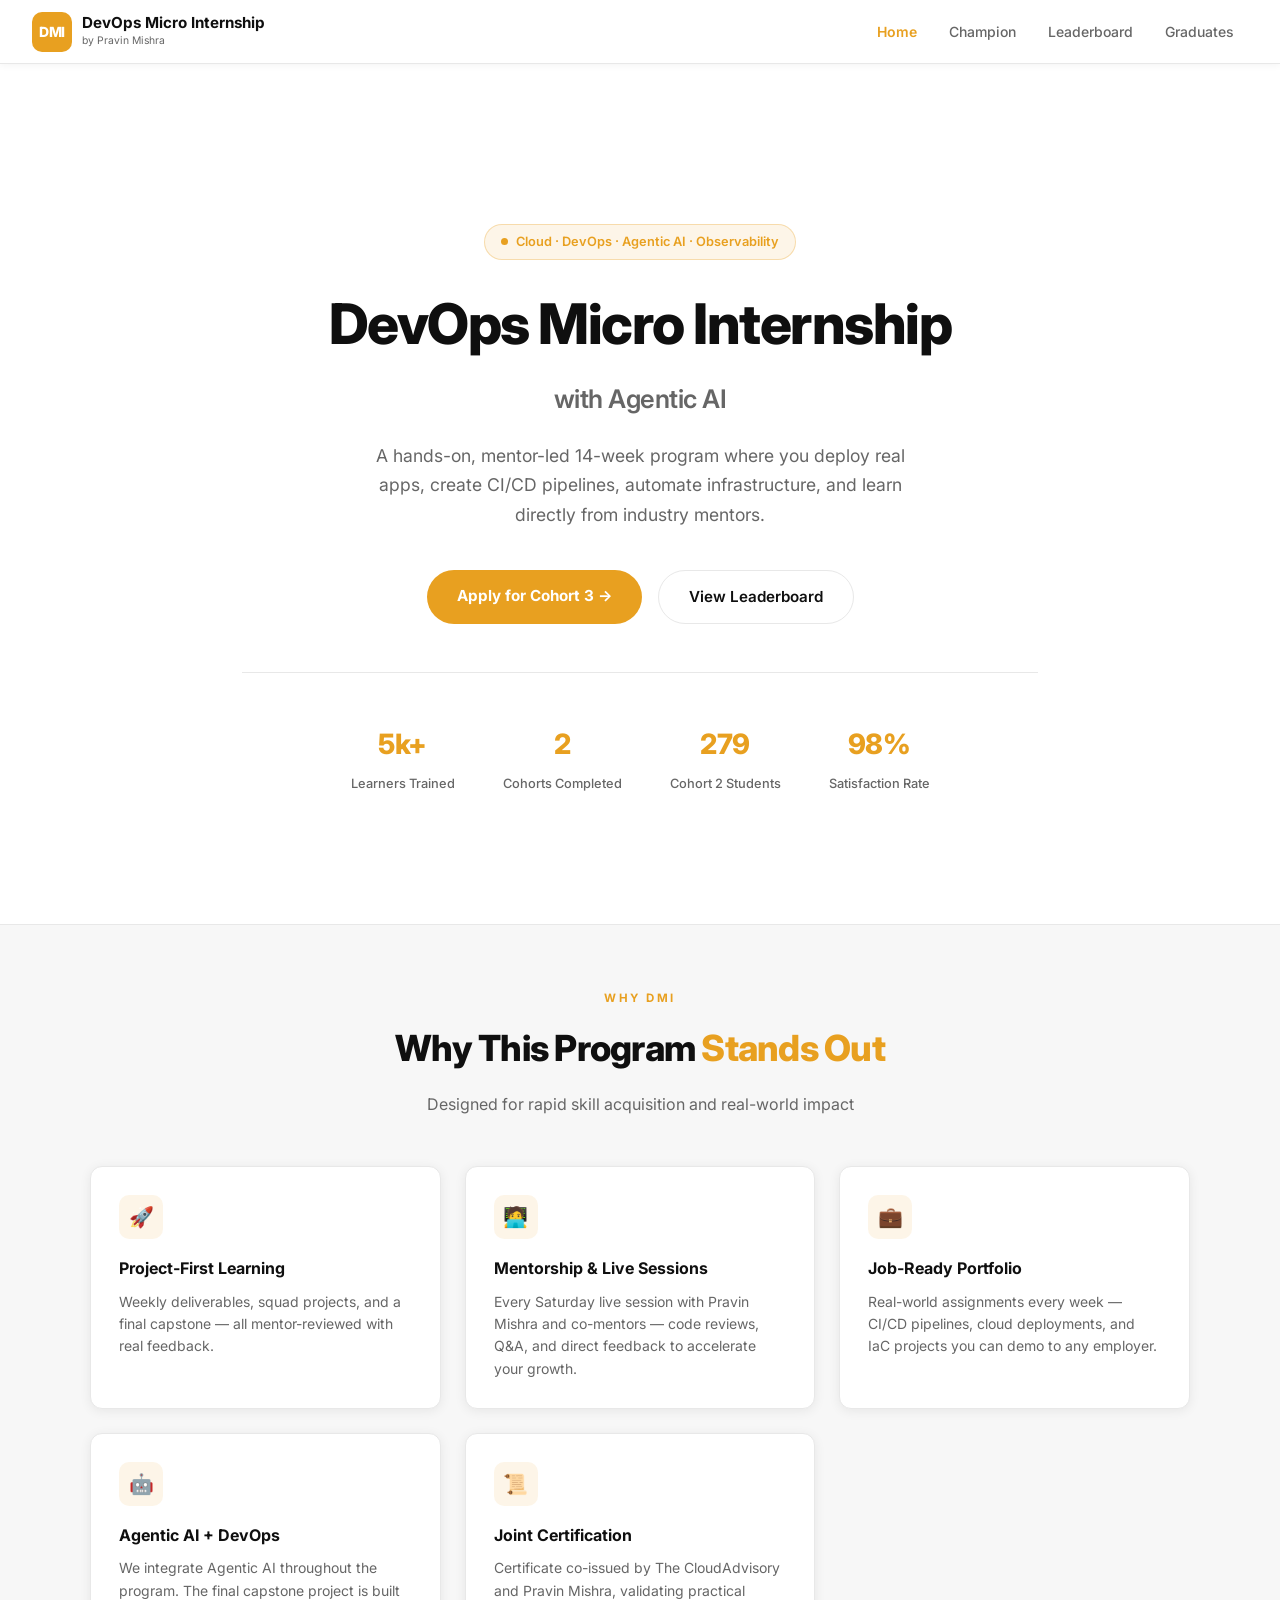
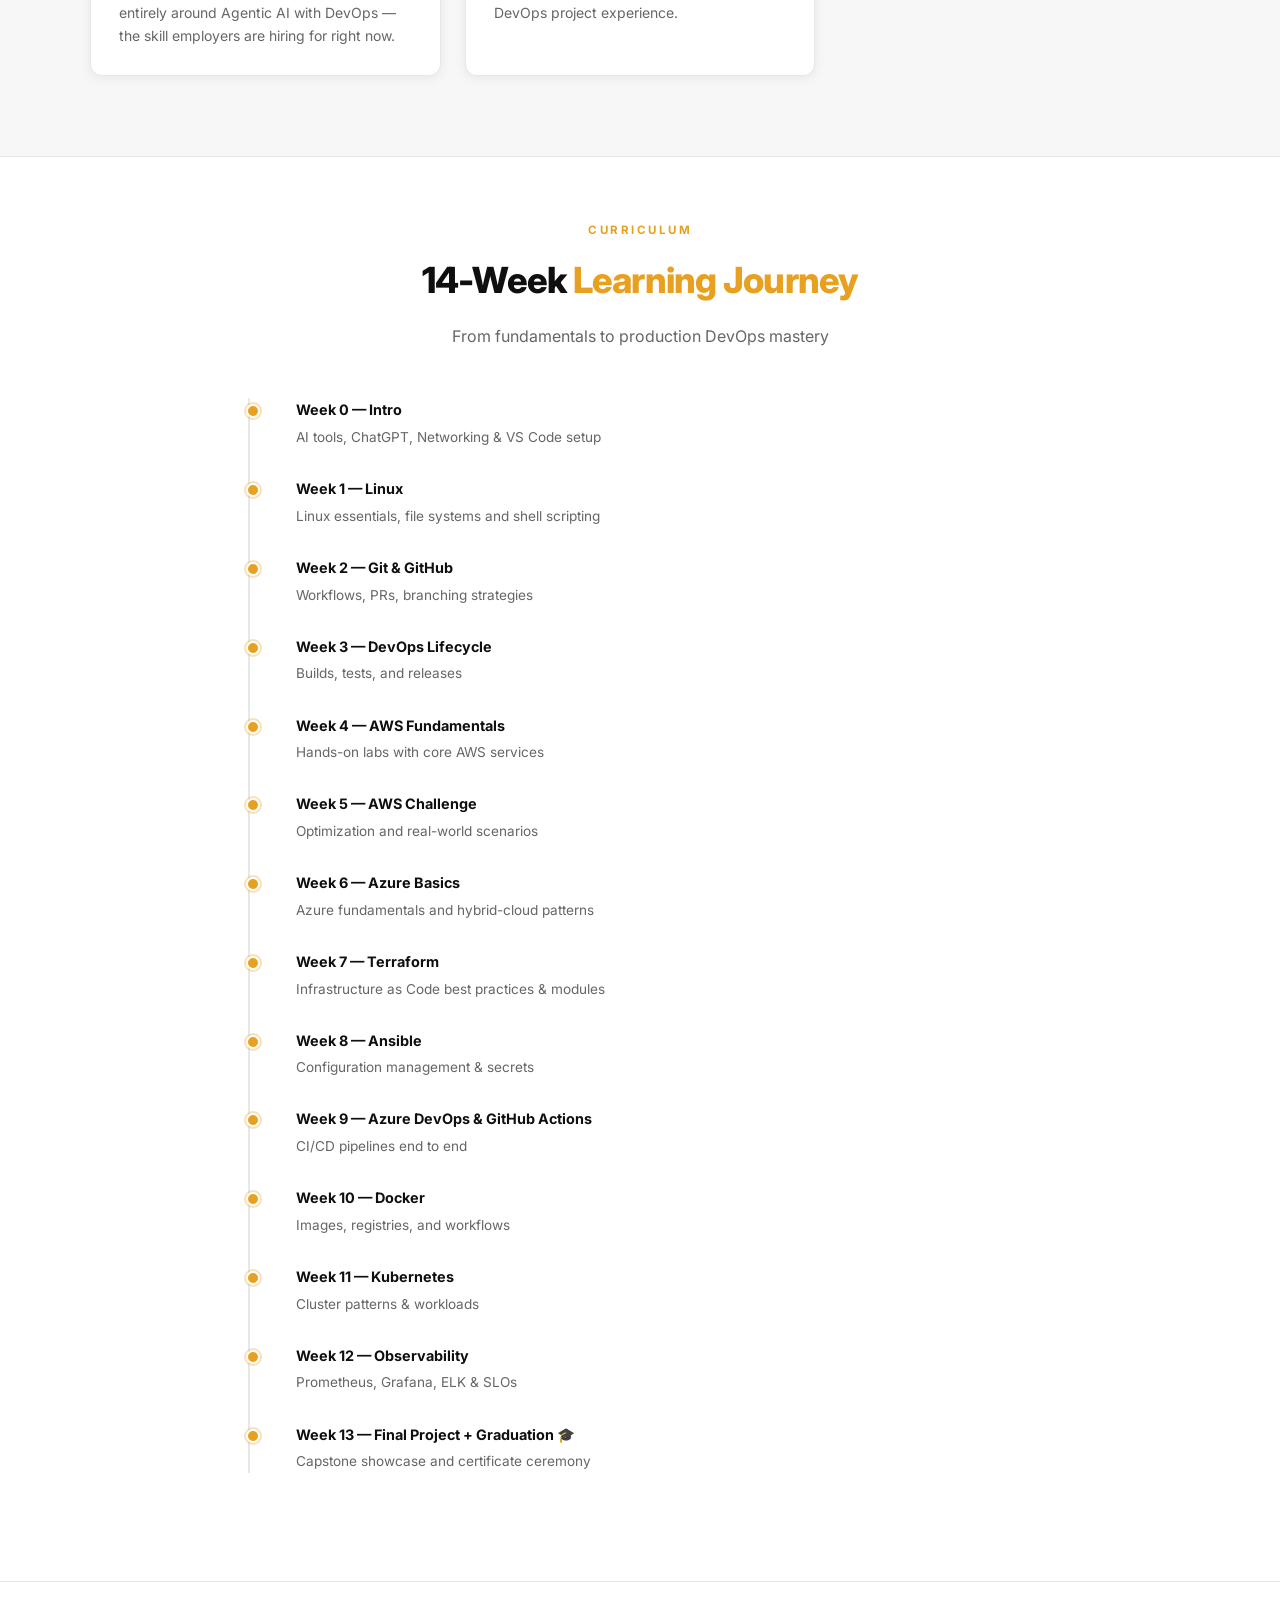
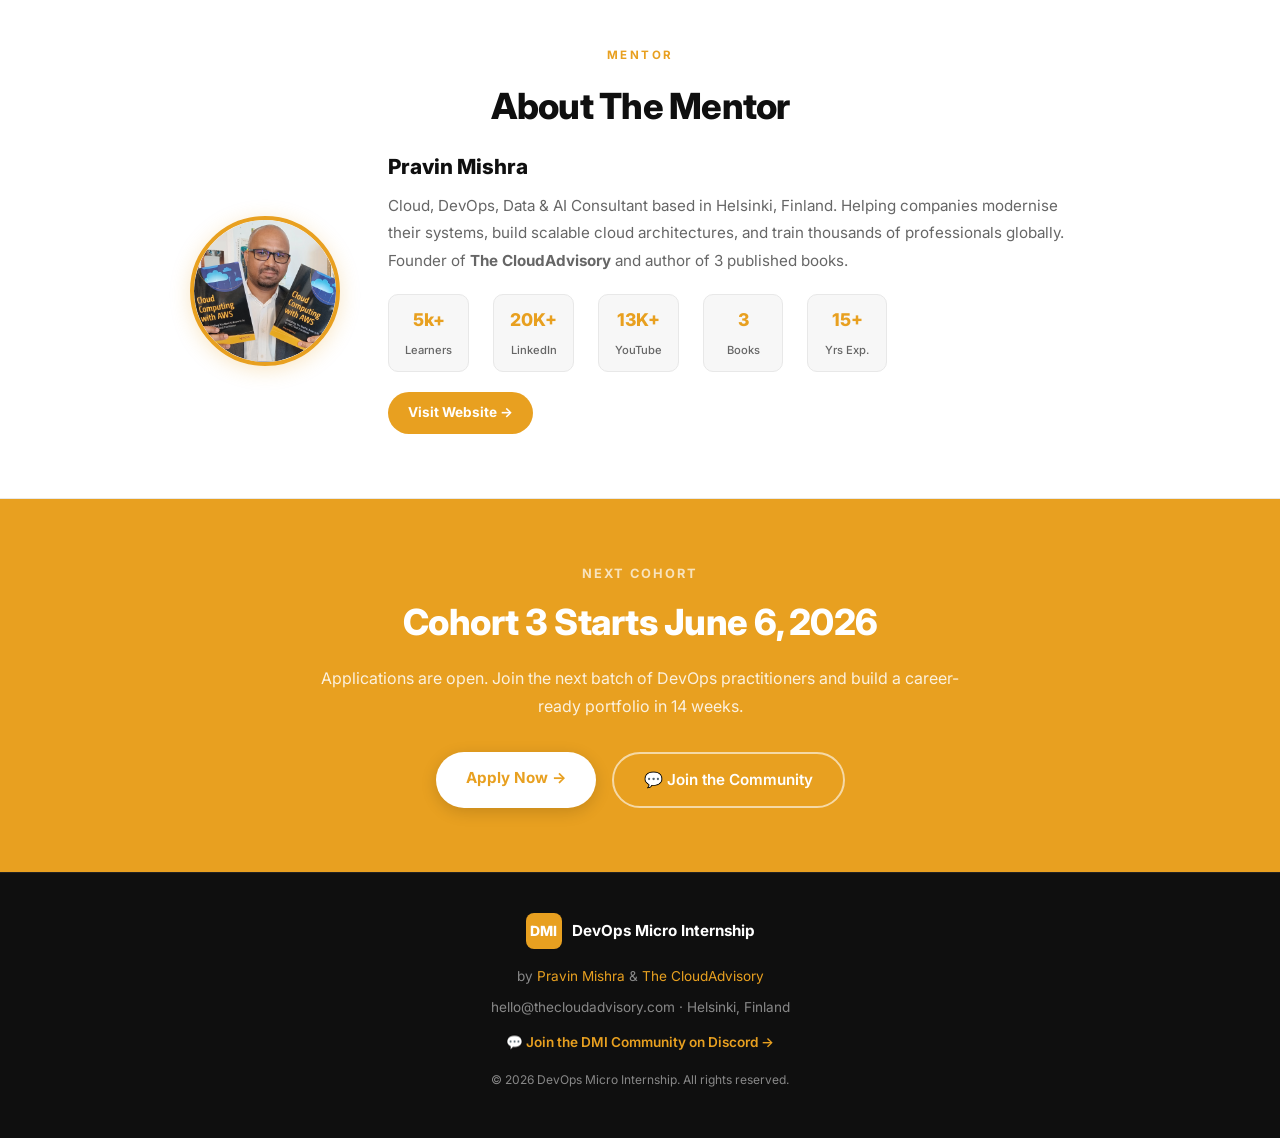
==== index.html @ 35364466 "first commit" ====
<!DOCTYPE html>
<html lang="en">
<head>
  <meta charset="UTF-8" />
  <meta name="viewport" content="width=device-width, initial-scale=1.0" />
  <title>DMI — DevOps Micro Internship with Agentic AI by Pravin Mishra</title>
  <meta name="description" content="A hands-on, mentor-led 14-week program combining DevOps and Agentic AI — deploy real apps, build CI/CD pipelines, and ship a capstone project powered by AI." />
  <link rel="stylesheet" href="styles.css" />
  <link rel="preconnect" href="https://fonts.googleapis.com" />
  <link href="https://fonts.googleapis.com/css2?family=Inter:wght@400;500;600;700;800&display=swap" rel="stylesheet" />
  <style>
    .btn-primary {
      display: inline-block;
      background: var(--accent);
      color: #fff;
      padding: 13px 30px;
      border-radius: 100px;
      font-weight: 700;
      text-decoration: none;
      font-size: 0.95rem;
      transition: background 0.2s, transform 0.2s;
    }
    .btn-primary:hover { background: var(--accent-hover); transform: translateY(-1px); }

    .btn-secondary {
      display: inline-block;
      background: transparent;
      color: var(--text);
      padding: 13px 30px;
      border-radius: 100px;
      font-weight: 600;
      text-decoration: none;
      font-size: 0.95rem;
      border: 1px solid var(--border);
      transition: border-color 0.2s, background 0.2s;
    }
    .btn-secondary:hover { border-color: var(--accent); background: var(--accent-light); }

    .mentor-section {
      background: var(--bg-card);
      border-top: 1px solid var(--border);
      border-bottom: 1px solid var(--border);
    }

    .mentor-inner {
      display: flex;
      gap: 3rem;
      align-items: center;
      max-width: 900px;
      margin: 0 auto;
    }

    .mentor-avatar {
      width: 150px;
      height: 150px;
      border-radius: 50%;
      background: var(--accent-light);
      border: 4px solid var(--accent);
      flex-shrink: 0;
      display: flex;
      align-items: center;
      justify-content: center;
      font-size: 2.5rem;
      font-weight: 800;
      color: var(--accent);
      overflow: hidden;
      box-shadow: 0 4px 20px rgba(232,160,32,0.25);
    }

    .mentor-avatar img { width: 100%; height: 100%; object-fit: cover; border-radius: 50%; }

    .mentor-stats {
      display: flex;
      gap: 1.5rem;
      flex-wrap: wrap;
      margin-top: 1.25rem;
    }

    .mentor-stat {
      text-align: center;
      background: var(--bg-section);
      border: 1px solid var(--border);
      border-radius: 10px;
      padding: 0.6rem 1rem;
      min-width: 80px;
    }

    .mentor-stat .val {
      font-size: 1.1rem;
      font-weight: 800;
      color: var(--accent);
      display: block;
    }

    .mentor-stat .lbl {
      font-size: 0.7rem;
      color: var(--text-muted);
      font-weight: 500;
    }

    .cta-banner {
      background: var(--accent);
      padding: 4rem 2rem;
      text-align: center;
    }

    .cta-banner h2 {
      font-size: clamp(1.6rem, 3vw, 2.25rem);
      font-weight: 800;
      color: #fff;
      margin-bottom: 0.75rem;
      letter-spacing: -0.5px;
    }

    .cta-banner p {
      color: rgba(255,255,255,0.85);
      font-size: 1rem;
      margin-bottom: 2rem;
    }

    .btn-white {
      display: inline-block;
      background: #fff;
      color: var(--accent);
      padding: 13px 30px;
      border-radius: 100px;
      font-weight: 700;
      text-decoration: none;
      font-size: 0.95rem;
      transition: transform 0.2s, box-shadow 0.2s;
      box-shadow: 0 4px 16px rgba(0,0,0,0.15);
    }
    .btn-white:hover { transform: translateY(-2px); box-shadow: 0 6px 20px rgba(0,0,0,0.2); }

    .btn-outline-white {
      display: inline-block;
      background: transparent;
      color: #fff;
      padding: 13px 30px;
      border-radius: 100px;
      font-weight: 600;
      text-decoration: none;
      font-size: 0.95rem;
      border: 2px solid rgba(255,255,255,0.6);
      transition: background 0.2s;
    }
    .btn-outline-white:hover { background: rgba(255,255,255,0.15); }

    .timeline {
      position: relative;
      max-width: 800px;
      margin: 0 auto;
      padding-left: 2rem;
    }

    .timeline::before {
      content: '';
      position: absolute;
      left: 8px;
      top: 0;
      bottom: 0;
      width: 2px;
      background: var(--border);
    }

    .timeline-item {
      position: relative;
      margin-bottom: 1.75rem;
      padding-left: 1.5rem;
    }

    .timeline-item::before {
      content: '';
      position: absolute;
      left: -1.65rem;
      top: 6px;
      width: 10px;
      height: 10px;
      border-radius: 50%;
      background: var(--accent);
      border: 2px solid #fff;
      box-shadow: 0 0 0 2px var(--accent-border);
    }

    .timeline-item h4 {
      font-size: 0.9rem;
      font-weight: 700;
      margin-bottom: 0.2rem;
      color: var(--text);
    }

    .timeline-item p {
      font-size: 0.85rem;
      color: var(--text-muted);
    }

    @media (max-width: 640px) {
      .mentor-inner { flex-direction: column; text-align: center; }
      .mentor-stats { justify-content: center; }
    }
  </style>
</head>
<body>

<nav id="navbar">
  <a href="index.html" class="nav-logo">
    <div class="logo-icon">DMI</div>
    <div>
      <div class="logo-text">DevOps Micro Internship</div>
      <div class="logo-sub">by Pravin Mishra</div>
    </div>
  </a>
  <ul class="nav-links" id="navLinks">
    <li><a href="index.html" class="active">Home</a></li>
    <li><a href="champion.html">Champion</a></li>
    <li><a href="leaderboard.html">Leaderboard</a></li>
    <li><a href="graduates.html">Graduates</a></li>
  </ul>
  <div class="nav-toggle" id="navToggle" aria-label="Toggle menu">
    <span></span><span></span><span></span>
  </div>
</nav>

<!-- HERO -->
<section style="padding: 5rem 2rem 4rem; background: var(--bg);">
  <div class="hero">
    <div class="hero-badge">
      <span class="dot"></span>
      Cloud · DevOps · Agentic AI · Observability
    </div>
    <h1>
      DevOps Micro Internship<br>
      <span style="font-size:clamp(1.1rem,2.5vw,1.6rem);font-weight:600;color:var(--text-muted);letter-spacing:-0.5px;">with Agentic AI</span>
    </h1>
    <p>A hands-on, mentor-led 14-week program where you deploy real apps, create CI/CD pipelines, automate infrastructure, and learn directly from industry mentors.</p>
    <div style="display:flex; gap:1rem; justify-content:center; flex-wrap:wrap;">
      <a href="https://docs.google.com/forms/d/e/1FAIpQLSel7ai7nyb0P1qLW4vEyfB_nEsD4lUF1XG88vmAaFGBOb6hPA/viewform" target="_blank" rel="noopener" class="btn-primary">Apply for Cohort 3 →</a>
      <a href="leaderboard.html" class="btn-secondary">View Leaderboard</a>
    </div>
    <div class="hero-stats">
      <div class="stat"><span class="num">5k+</span><span class="label">Learners Trained</span></div>
      <div class="stat"><span class="num">2</span><span class="label">Cohorts Completed</span></div>
      <div class="stat"><span class="num">279</span><span class="label">Cohort 2 Students</span></div>
      <div class="stat"><span class="num">98%</span><span class="label">Satisfaction Rate</span></div>
    </div>
  </div>
</section>

<!-- WHY DMI -->
<section style="padding: 4rem 2rem 5rem; background: var(--bg-section); border-top: 1px solid var(--border); border-bottom: 1px solid var(--border);">
  <div class="container">
    <div class="section-label">Why DMI</div>
    <h2 class="section-title">Why This Program <span style="color:var(--accent)">Stands Out</span></h2>
    <p class="section-sub">Designed for rapid skill acquisition and real-world impact</p>
    <div class="cards">
      <div class="card">
        <div class="card-icon">🚀</div>
        <h3>Project-First Learning</h3>
        <p>Weekly deliverables, squad projects, and a final capstone — all mentor-reviewed with real feedback.</p>
      </div>
      <div class="card">
        <div class="card-icon">🧑‍💻</div>
        <h3>Mentorship & Live Sessions</h3>
        <p>Every Saturday live session with Pravin Mishra and co-mentors — code reviews, Q&A, and direct feedback to accelerate your growth.</p>
      </div>
      <div class="card">
        <div class="card-icon">💼</div>
        <h3>Job-Ready Portfolio</h3>
        <p>Real-world assignments every week — CI/CD pipelines, cloud deployments, and IaC projects you can demo to any employer.</p>
      </div>
      <div class="card">
        <div class="card-icon">🤖</div>
        <h3>Agentic AI + DevOps</h3>
        <p>We integrate Agentic AI throughout the program. The final capstone project is built entirely around Agentic AI with DevOps — the skill employers are hiring for right now.</p>
      </div>
      <div class="card">
        <div class="card-icon">📜</div>
        <h3>Joint Certification</h3>
        <p>Certificate co-issued by The CloudAdvisory and Pravin Mishra, validating practical DevOps project experience.</p>
      </div>
    </div>
  </div>
</section>

<!-- CURRICULUM TIMELINE -->
<section style="padding: 4rem 2rem 5rem;">
  <div class="container">
    <div class="section-label">Curriculum</div>
    <h2 class="section-title">14-Week <span style="color:var(--accent)">Learning Journey</span></h2>
    <p class="section-sub">From fundamentals to production DevOps mastery</p>
    <div class="timeline">
      <div class="timeline-item"><h4>Week 0 — Intro</h4><p>AI tools, ChatGPT, Networking & VS Code setup</p></div>
      <div class="timeline-item"><h4>Week 1 — Linux</h4><p>Linux essentials, file systems and shell scripting</p></div>
      <div class="timeline-item"><h4>Week 2 — Git & GitHub</h4><p>Workflows, PRs, branching strategies</p></div>
      <div class="timeline-item"><h4>Week 3 — DevOps Lifecycle</h4><p>Builds, tests, and releases</p></div>
      <div class="timeline-item"><h4>Week 4 — AWS Fundamentals</h4><p>Hands-on labs with core AWS services</p></div>
      <div class="timeline-item"><h4>Week 5 — AWS Challenge</h4><p>Optimization and real-world scenarios</p></div>
      <div class="timeline-item"><h4>Week 6 — Azure Basics</h4><p>Azure fundamentals and hybrid-cloud patterns</p></div>
      <div class="timeline-item"><h4>Week 7 — Terraform</h4><p>Infrastructure as Code best practices & modules</p></div>
      <div class="timeline-item"><h4>Week 8 — Ansible</h4><p>Configuration management & secrets</p></div>
      <div class="timeline-item"><h4>Week 9 — Azure DevOps & GitHub Actions</h4><p>CI/CD pipelines end to end</p></div>
      <div class="timeline-item"><h4>Week 10 — Docker</h4><p>Images, registries, and workflows</p></div>
      <div class="timeline-item"><h4>Week 11 — Kubernetes</h4><p>Cluster patterns & workloads</p></div>
      <div class="timeline-item"><h4>Week 12 — Observability</h4><p>Prometheus, Grafana, ELK & SLOs</p></div>
      <div class="timeline-item"><h4>Week 13 — Final Project + Graduation 🎓</h4><p>Capstone showcase and certificate ceremony</p></div>
    </div>
  </div>
</section>

<!-- ABOUT MENTOR -->
<section class="mentor-section" style="padding: 4rem 2rem;">
  <div class="container">
    <div class="section-label">Mentor</div>
    <h2 class="section-title">About The Mentor</h2>
    <div class="mentor-inner">
      <div class="mentor-avatar"><img src="images/pravin-mishra.jpg" alt="Pravin Mishra"></div>
      <div>
        <h3 style="font-size:1.3rem;font-weight:800;margin-bottom:0.5rem;">Pravin Mishra</h3>
        <p style="color:var(--text-muted);font-size:0.95rem;line-height:1.8;margin-bottom:1rem;">
          Cloud, DevOps, Data & AI Consultant based in Helsinki, Finland. Helping companies modernise their systems, build scalable cloud architectures, and train thousands of professionals globally. Founder of <strong>The CloudAdvisory</strong> and author of 3 published books.
        </p>
        <div class="mentor-stats">
          <div class="mentor-stat"><span class="val">5k+</span><span class="lbl">Learners</span></div>
          <div class="mentor-stat"><span class="val">20K+</span><span class="lbl">LinkedIn</span></div>
          <div class="mentor-stat"><span class="val">13K+</span><span class="lbl">YouTube</span></div>
          <div class="mentor-stat"><span class="val">3</span><span class="lbl">Books</span></div>
          <div class="mentor-stat"><span class="val">15+</span><span class="lbl">Yrs Exp.</span></div>
        </div>
        <div style="margin-top:1.25rem;">
          <a href="https://pravinmishra.com" target="_blank" rel="noopener" class="btn-primary" style="font-size:0.85rem;padding:9px 20px;">Visit Website →</a>
        </div>
      </div>
    </div>
  </div>
</section>

<!-- COHORT 3 CTA BANNER -->
<div class="cta-banner">
  <div style="max-width:640px;margin:0 auto;">
    <p style="font-size:0.8rem;font-weight:700;letter-spacing:2px;text-transform:uppercase;color:rgba(255,255,255,0.7);margin-bottom:0.5rem;">Next Cohort</p>
    <h2>Cohort 3 Starts June 6, 2026</h2>
    <p>Applications are open. Join the next batch of DevOps practitioners and build a career-ready portfolio in 14 weeks.</p>
    <div style="display:flex;gap:1rem;justify-content:center;flex-wrap:wrap;">
      <a href="https://docs.google.com/forms/d/e/1FAIpQLSel7ai7nyb0P1qLW4vEyfB_nEsD4lUF1XG88vmAaFGBOb6hPA/viewform" target="_blank" rel="noopener" class="btn-white">Apply Now →</a>
      <a href="https://discord.pravinmishra.com/" target="_blank" rel="noopener" class="btn-outline-white">💬 Join the Community</a>
    </div>
  </div>
</div>

<footer>
  <a href="index.html" class="footer-logo">
    <div class="logo-icon">DMI</div>
    <span style="color:#fff;font-weight:700;font-size:0.95rem;">DevOps Micro Internship</span>
  </a>
  <p>by <a href="https://pravinmishra.com" target="_blank">Pravin Mishra</a> &amp; <a href="https://thecloudadvisory.com" target="_blank">The CloudAdvisory</a></p>
  <p style="margin-top:0.5rem;">hello@thecloudadvisory.com · Helsinki, Finland</p>
  <p style="margin-top:0.75rem;"><a href="https://discord.pravinmishra.com/" target="_blank" rel="noopener" style="color:var(--accent);font-weight:600;">💬 Join the DMI Community on Discord →</a></p>
  <p style="margin-top:1rem; font-size:0.75rem;">&copy; 2026 DevOps Micro Internship. All rights reserved.</p>
</footer>

<script src="app.js"></script>
</body>
</html>
---- styles.css ----
/* DMI — DevOps Micro Internship | dmi.pravinmishra.com */

:root {
  --bg: #ffffff;
  --bg-section: #f7f7f7;
  --bg-card: #ffffff;
  --bg-card2: #f4f4f4;
  --accent: #E8A020;
  --accent-hover: #d4911a;
  --accent-light: rgba(232,160,32,0.1);
  --accent-border: rgba(232,160,32,0.3);
  --text: #0f0f0f;
  --text-muted: #666666;
  --border: #e8e8e8;
  --shadow: 0 2px 12px rgba(0,0,0,0.07);
  --shadow-hover: 0 6px 24px rgba(0,0,0,0.12);
  --radius: 12px;
  --font: 'Inter', -apple-system, BlinkMacSystemFont, 'Segoe UI', sans-serif;
}

* { margin: 0; padding: 0; box-sizing: border-box; }
html { scroll-behavior: smooth; }

body {
  background: var(--bg);
  color: var(--text);
  font-family: var(--font);
  font-size: 1rem;
  line-height: 1.7;
  min-height: 100vh;
}

/* NAV */
nav {
  position: sticky;
  top: 0;
  z-index: 100;
  background: rgba(255,255,255,0.95);
  backdrop-filter: blur(12px);
  border-bottom: 1px solid var(--border);
  padding: 0 2rem;
  display: flex;
  align-items: center;
  justify-content: space-between;
  height: 64px;
  box-shadow: 0 1px 8px rgba(0,0,0,0.05);
}

.nav-logo {
  display: flex;
  align-items: center;
  gap: 10px;
  text-decoration: none;
}

.nav-logo .logo-icon {
  width: 40px;
  height: 40px;
  background: var(--accent);
  border-radius: 10px;
  display: flex;
  align-items: center;
  justify-content: center;
  font-weight: 800;
  font-size: 14px;
  color: #fff;
  letter-spacing: -0.5px;
}

.nav-logo .logo-text {
  font-weight: 700;
  font-size: 0.95rem;
  color: var(--text);
  line-height: 1.2;
}

.nav-logo .logo-sub {
  font-size: 0.65rem;
  color: var(--text-muted);
  font-weight: 400;
}

.nav-links {
  display: flex;
  align-items: center;
  gap: 0.25rem;
  list-style: none;
}

.nav-links a {
  color: var(--text-muted);
  text-decoration: none;
  font-size: 0.875rem;
  font-weight: 500;
  padding: 0.5rem 0.875rem;
  border-radius: 8px;
  transition: all 0.2s;
}

.nav-links a:hover { color: var(--text); background: var(--bg-card2); }
.nav-links a.active { color: var(--accent); font-weight: 600; }

.nav-toggle {
  display: none;
  flex-direction: column;
  gap: 5px;
  cursor: pointer;
  padding: 4px;
}

.nav-toggle span {
  width: 24px;
  height: 2px;
  background: var(--text);
  border-radius: 2px;
  transition: all 0.3s;
}

/* HERO */
.hero {
  padding: 5rem 2rem 4rem;
  text-align: center;
  max-width: 860px;
  margin: 0 auto;
}

.hero-badge {
  display: inline-flex;
  align-items: center;
  gap: 8px;
  background: var(--accent-light);
  border: 1px solid var(--accent-border);
  border-radius: 100px;
  padding: 6px 16px;
  font-size: 0.8rem;
  color: var(--accent);
  font-weight: 600;
  margin-bottom: 2rem;
}

.hero-badge .dot {
  width: 7px;
  height: 7px;
  background: var(--accent);
  border-radius: 50%;
  animation: pulse 2s infinite;
}

@keyframes pulse {
  0%, 100% { opacity: 1; }
  50% { opacity: 0.4; }
}

.hero h1 {
  font-size: clamp(2.2rem, 5vw, 3.5rem);
  font-weight: 800;
  line-height: 1.15;
  margin-bottom: 1.25rem;
  letter-spacing: -1.5px;
  color: var(--text);
}

.hero h1 .line-yellow { color: var(--accent); }
.hero h1 .line-teal { color: #3b82f6; }
.hero h1 .line-green { color: #22c55e; }

.hero p {
  font-size: 1.1rem;
  color: var(--text-muted);
  max-width: 560px;
  margin: 0 auto 2.5rem;
  font-weight: 400;
}

.hero-stats {
  display: flex;
  justify-content: center;
  gap: 3rem;
  flex-wrap: wrap;
  margin-top: 3rem;
  padding-top: 3rem;
  border-top: 1px solid var(--border);
}

.stat { text-align: center; }

.stat .num {
  font-size: 1.75rem;
  font-weight: 800;
  color: var(--accent);
  display: block;
  letter-spacing: -0.5px;
}

.stat .label {
  font-size: 0.8rem;
  color: var(--text-muted);
  font-weight: 500;
}

/* SECTIONS */
section { padding: 5rem 2rem; }

.container { max-width: 1100px; margin: 0 auto; }

.section-label {
  text-align: center;
  font-size: 0.72rem;
  font-weight: 700;
  letter-spacing: 2.5px;
  text-transform: uppercase;
  color: var(--accent);
  margin-bottom: 0.6rem;
}

.section-title {
  text-align: center;
  font-size: clamp(1.6rem, 3vw, 2.25rem);
  font-weight: 800;
  margin-bottom: 0.75rem;
  letter-spacing: -0.75px;
  color: var(--text);
}

.section-sub {
  text-align: center;
  color: var(--text-muted);
  font-size: 1rem;
  margin-bottom: 3rem;
  max-width: 560px;
  margin-left: auto;
  margin-right: auto;
  font-weight: 400;
}

/* CARDS */
.cards {
  display: grid;
  grid-template-columns: repeat(auto-fit, minmax(260px, 1fr));
  gap: 1.5rem;
}

.card {
  background: var(--bg-card);
  border: 1px solid var(--border);
  border-radius: var(--radius);
  padding: 1.75rem;
  box-shadow: var(--shadow);
  transition: box-shadow 0.2s, transform 0.2s, border-color 0.2s;
}

.card:hover {
  box-shadow: var(--shadow-hover);
  transform: translateY(-2px);
  border-color: var(--accent);
}

.card-icon {
  width: 44px;
  height: 44px;
  background: var(--accent-light);
  border-radius: 10px;
  display: flex;
  align-items: center;
  justify-content: center;
  font-size: 1.25rem;
  margin-bottom: 1rem;
}

.card h3 { font-size: 1rem; font-weight: 700; margin-bottom: 0.5rem; color: var(--text); }
.card p { font-size: 0.875rem; color: var(--text-muted); line-height: 1.6; }

/* CHAMPION */
.champion-section {
  background: var(--bg-section);
  border-top: 1px solid var(--border);
  border-bottom: 1px solid var(--border);
}

.champion-card {
  max-width: 700px;
  margin: 0 auto;
  background: var(--bg-card);
  border: 2px solid var(--accent);
  border-radius: 16px;
  overflow: hidden;
  box-shadow: var(--shadow-hover);
}

.champion-header {
  background: var(--accent);
  padding: 1rem 1.5rem;
  display: flex;
  align-items: center;
  justify-content: space-between;
}

.champion-header h3 {
  color: #fff;
  font-weight: 700;
  font-size: 0.875rem;
  text-transform: uppercase;
  letter-spacing: 1px;
}

.champion-week {
  background: rgba(255,255,255,0.25);
  color: #fff;
  padding: 4px 12px;
  border-radius: 100px;
  font-size: 0.75rem;
  font-weight: 700;
}

.champion-body {
  padding: 2rem;
  display: flex;
  align-items: center;
  gap: 2rem;
}

.champion-photo {
  width: 100px;
  height: 100px;
  border-radius: 50%;
  border: 3px solid var(--accent);
  object-fit: cover;
  background: var(--bg-card2);
  flex-shrink: 0;
  display: flex;
  align-items: center;
  justify-content: center;
  font-size: 2.5rem;
}

.champion-info h2 { font-size: 1.4rem; font-weight: 800; margin-bottom: 0.25rem; }

.champion-info .group-tag {
  display: inline-block;
  background: var(--bg-card2);
  border: 1px solid var(--border);
  border-radius: 100px;
  padding: 3px 12px;
  font-size: 0.75rem;
  color: var(--text-muted);
  margin-bottom: 0.75rem;
  font-weight: 500;
}

.champion-info .achievement { font-size: 0.9rem; color: var(--text-muted); line-height: 1.5; }

.champion-marks { margin-top: 1rem; display: flex; gap: 1rem; }

.mark-badge {
  background: var(--bg-card2);
  border: 1px solid var(--border);
  border-radius: 8px;
  padding: 0.5rem 1rem;
  text-align: center;
}

.mark-badge .val { font-size: 1.1rem; font-weight: 800; color: var(--accent); display: block; }
.mark-badge .lbl { font-size: 0.7rem; color: var(--text-muted); font-weight: 500; }

/* LEADERBOARD */
.leaderboard-section { background: var(--bg-section); }

.lb-filters {
  display: flex;
  justify-content: center;
  gap: 0.75rem;
  margin-bottom: 2rem;
  flex-wrap: wrap;
}

.lb-filter-btn {
  background: var(--bg-card);
  border: 1px solid var(--border);
  color: var(--text-muted);
  padding: 8px 20px;
  border-radius: 100px;
  font-size: 0.85rem;
  cursor: pointer;
  transition: all 0.2s;
  font-weight: 500;
  font-family: var(--font);
}

.lb-filter-btn:hover,
.lb-filter-btn.active {
  background: var(--accent);
  border-color: var(--accent);
  color: #fff;
  font-weight: 700;
}

.lb-loading { text-align: center; padding: 3rem; color: var(--text-muted); }

.lb-spinner {
  width: 36px;
  height: 36px;
  border: 3px solid var(--border);
  border-top-color: var(--accent);
  border-radius: 50%;
  animation: spin 0.8s linear infinite;
  margin: 0 auto 1rem;
}

@keyframes spin { to { transform: rotate(360deg); } }

.lb-table-wrap {
  overflow-x: auto;
  border-radius: var(--radius);
  border: 1px solid var(--border);
  box-shadow: var(--shadow);
  background: var(--bg-card);
}

.lb-table { width: 100%; border-collapse: collapse; font-size: 0.9rem; }

.lb-table thead tr { background: var(--bg-card2); }

.lb-table th {
  padding: 1rem 1.25rem;
  text-align: left;
  font-size: 0.72rem;
  text-transform: uppercase;
  letter-spacing: 1px;
  color: var(--text-muted);
  font-weight: 700;
  white-space: nowrap;
}

.lb-table td {
  padding: 1rem 1.25rem;
  border-top: 1px solid var(--border);
  vertical-align: middle;
}

.lb-table tbody tr { background: var(--bg-card); transition: background 0.15s; }
.lb-table tbody tr:hover { background: var(--bg-section); }

.rank-badge {
  width: 32px;
  height: 32px;
  border-radius: 50%;
  display: flex;
  align-items: center;
  justify-content: center;
  font-weight: 700;
  font-size: 0.85rem;
}

.rank-1 { background: #FFD700; color: #5a3e00; }
.rank-2 { background: #d0d0d0; color: #444; }
.rank-3 { background: #e8a87c; color: #5a2e00; }
.rank-other { background: var(--bg-card2); color: var(--text-muted); }

.student-name { font-weight: 600; color: var(--text); }

.group-pill {
  display: inline-block;
  background: var(--accent-light);
  border: 1px solid var(--accent-border);
  border-radius: 100px;
  padding: 2px 10px;
  font-size: 0.75rem;
  color: var(--accent);
  font-weight: 600;
}

.total-marks { font-weight: 800; color: var(--accent); font-size: 1rem; }
.feedback-text { font-size: 0.8rem; color: var(--text-muted); max-width: 200px; }
.lb-empty { text-align: center; padding: 3rem; color: var(--text-muted); font-size: 0.9rem; }

/* GRADUATES */
.graduates-section { background: var(--bg-section); }

.cohort-tabs {
  display: flex;
  justify-content: center;
  gap: 0.5rem;
  margin-bottom: 2.5rem;
}

.cohort-tab {
  background: var(--bg-card);
  border: 1px solid var(--border);
  color: var(--text-muted);
  padding: 10px 28px;
  border-radius: 100px;
  font-size: 0.875rem;
  cursor: pointer;
  transition: all 0.2s;
  font-weight: 600;
  font-family: var(--font);
  box-shadow: var(--shadow);
}

.cohort-tab:hover,
.cohort-tab.active {
  background: var(--accent);
  border-color: var(--accent);
  color: #fff;
}

.graduates-grid {
  display: grid;
  grid-template-columns: repeat(auto-fill, minmax(180px, 1fr));
  gap: 1.25rem;
}

.grad-card {
  background: var(--bg-card);
  border: 1px solid var(--border);
  border-radius: var(--radius);
  padding: 1.5rem 1rem;
  text-align: center;
  box-shadow: var(--shadow);
  transition: box-shadow 0.2s, transform 0.2s, border-color 0.2s;
}

.grad-card:hover {
  box-shadow: var(--shadow-hover);
  transform: translateY(-2px);
  border-color: var(--accent);
}

.grad-avatar {
  width: 72px;
  height: 72px;
  border-radius: 50%;
  background: var(--accent-light);
  border: 2px solid var(--accent-border);
  margin: 0 auto 1rem;
  display: flex;
  align-items: center;
  justify-content: center;
  font-size: 1.4rem;
  font-weight: 700;
  color: var(--accent);
  overflow: hidden;
}

.grad-avatar img { width: 100%; height: 100%; object-fit: cover; }
.grad-name { font-weight: 700; font-size: 0.9rem; margin-bottom: 0.25rem; color: var(--text); }
.grad-group { font-size: 0.75rem; color: var(--text-muted); margin-bottom: 0.5rem; font-weight: 500; }

.grad-badge {
  display: inline-block;
  background: var(--accent-light);
  border: 1px solid var(--accent-border);
  color: var(--accent);
  border-radius: 100px;
  padding: 2px 10px;
  font-size: 0.7rem;
  font-weight: 700;
}

/* FOOTER */
footer {
  background: #0f0f0f;
  border-top: 1px solid #222;
  padding: 2.5rem 2rem;
  text-align: center;
}

.footer-logo {
  display: flex;
  align-items: center;
  justify-content: center;
  gap: 10px;
  margin-bottom: 1rem;
  text-decoration: none;
}

.footer-logo .logo-icon {
  width: 36px;
  height: 36px;
  background: var(--accent);
  border-radius: 8px;
  display: flex;
  align-items: center;
  justify-content: center;
  font-weight: 800;
  font-size: 14px;
  color: #fff;
}

footer p { color: #888; font-size: 0.85rem; margin-bottom: 0.5rem; }
footer a { color: var(--accent); text-decoration: none; }
footer a:hover { text-decoration: underline; }

/* STATS BAR (graduates) */
.stats-bar {
  display: flex;
  justify-content: center;
  gap: 2rem;
  flex-wrap: wrap;
  margin-bottom: 2.5rem;
  padding: 1.75rem 2rem;
  background: var(--bg-card);
  border: 1px solid var(--border);
  border-radius: var(--radius);
  box-shadow: var(--shadow);
  user-select: none;
}

.stats-bar .stat .num { font-size: 1.5rem; }

.country-flags {
  display: flex;
  justify-content: center;
  flex-wrap: wrap;
  gap: 0.5rem;
  margin-bottom: 2rem;
}

.country-chip {
  background: var(--bg-card);
  border: 1px solid var(--border);
  border-radius: 100px;
  padding: 4px 14px;
  font-size: 0.78rem;
  color: var(--text-muted);
  cursor: pointer;
  transition: all 0.2s;
  font-weight: 500;
  font-family: var(--font);
}

.country-chip:hover,
.country-chip.active {
  border-color: var(--accent);
  color: var(--accent);
  background: var(--accent-light);
  font-weight: 600;
}

/* RESPONSIVE */
@media (max-width: 768px) {
  .nav-links {
    display: none;
    position: absolute;
    top: 64px;
    left: 0;
    right: 0;
    background: var(--bg);
    border-bottom: 1px solid var(--border);
    padding: 1rem;
    flex-direction: column;
    align-items: stretch;
    gap: 0.25rem;
    box-shadow: 0 4px 12px rgba(0,0,0,0.08);
  }

  .nav-links.open { display: flex; }
  .nav-links a { padding: 0.75rem 1rem; }
  .nav-toggle { display: flex; }

  .champion-body { flex-direction: column; text-align: center; }
  .champion-marks { justify-content: center; }
  .hero-stats { gap: 2rem; }

  .lb-table th:nth-child(4),
  .lb-table td:nth-child(4),
  .lb-table th:nth-child(5),
  .lb-table td:nth-child(5) {
    display: none;
  }

  section { padding: 3rem 1.25rem; }
}
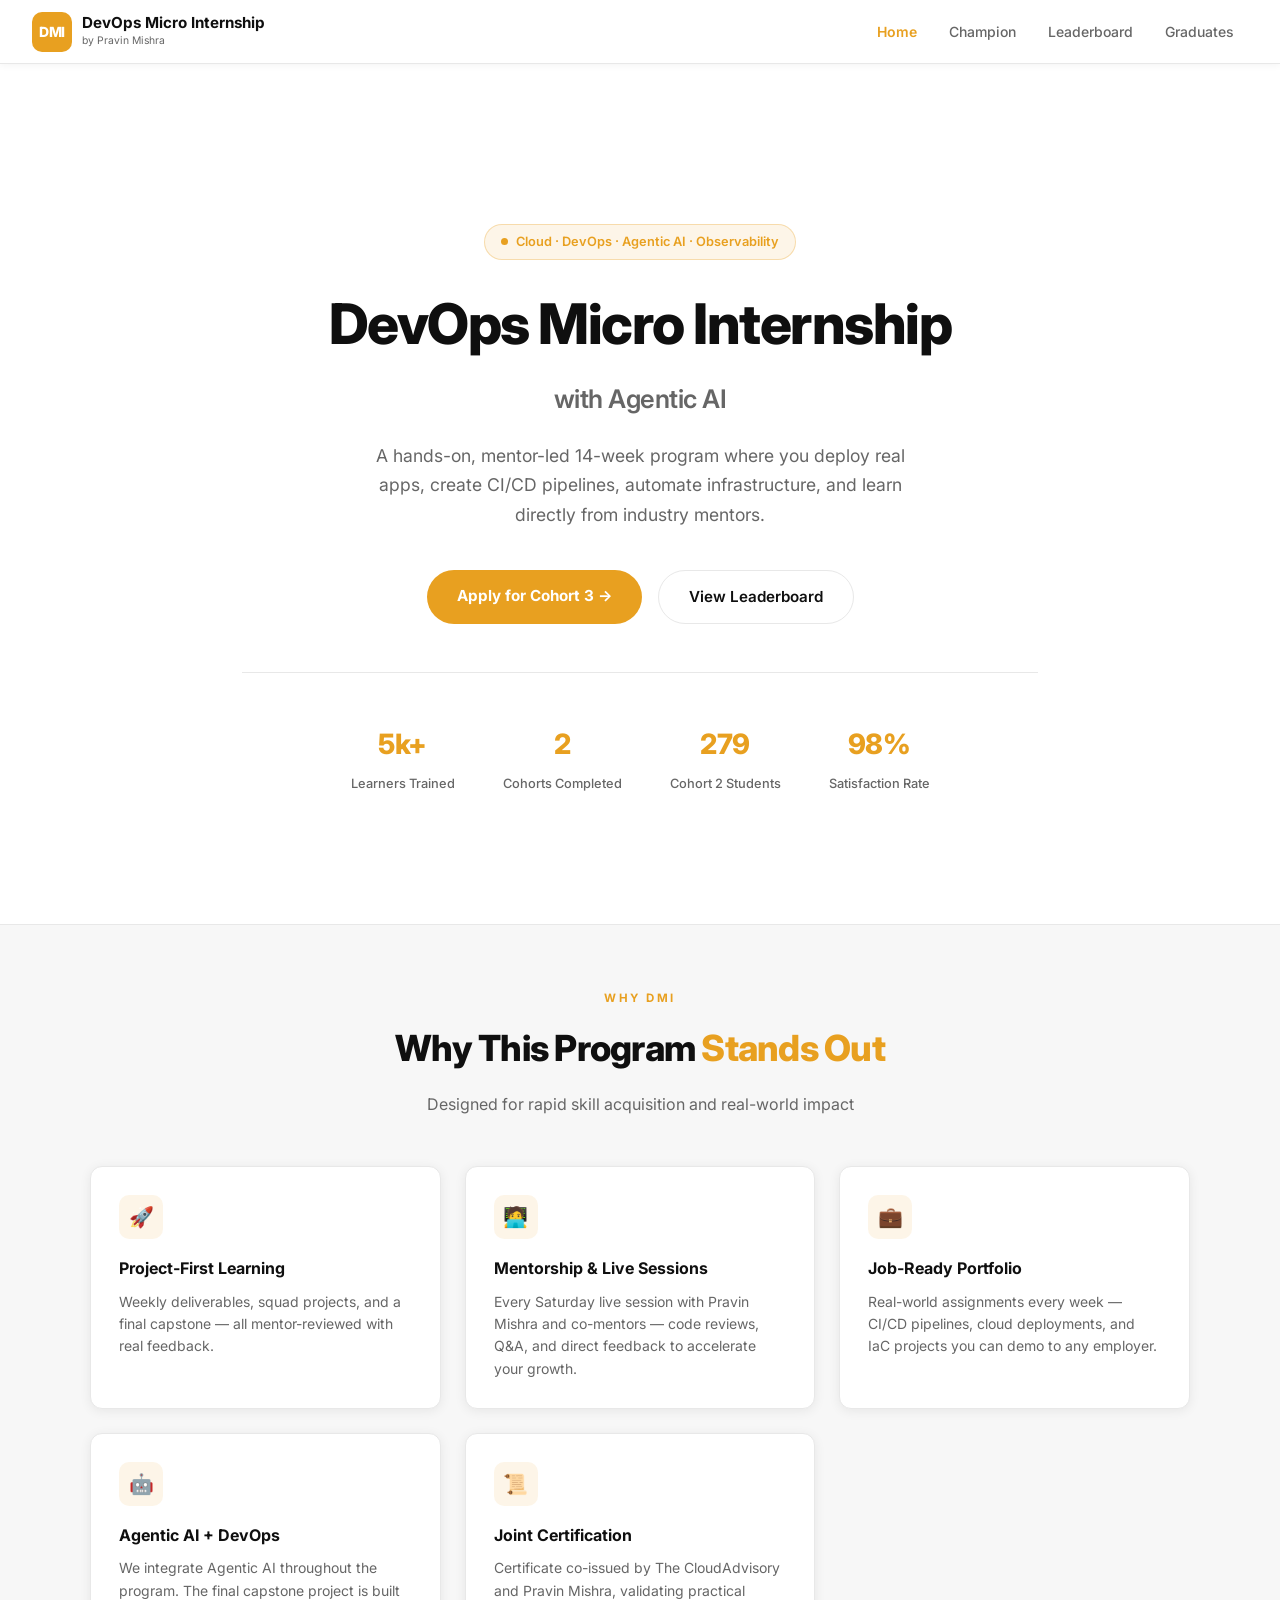
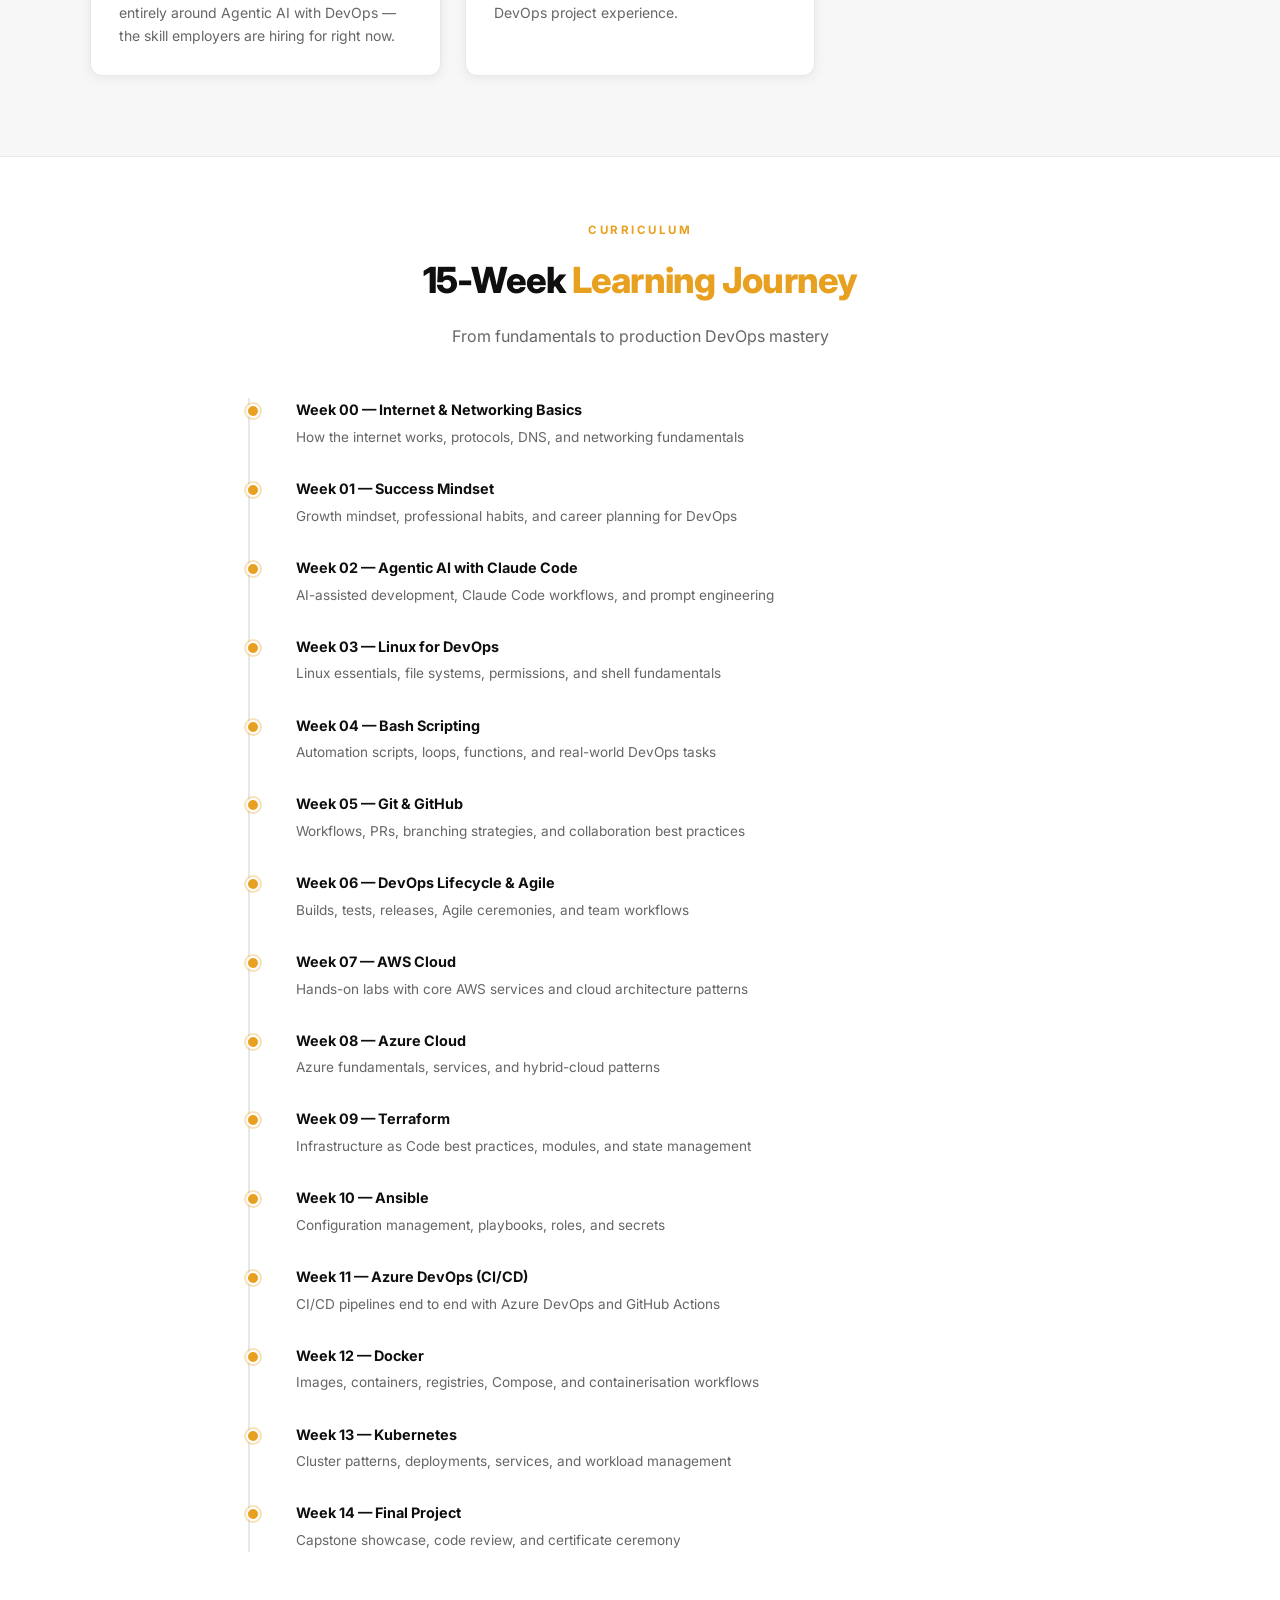
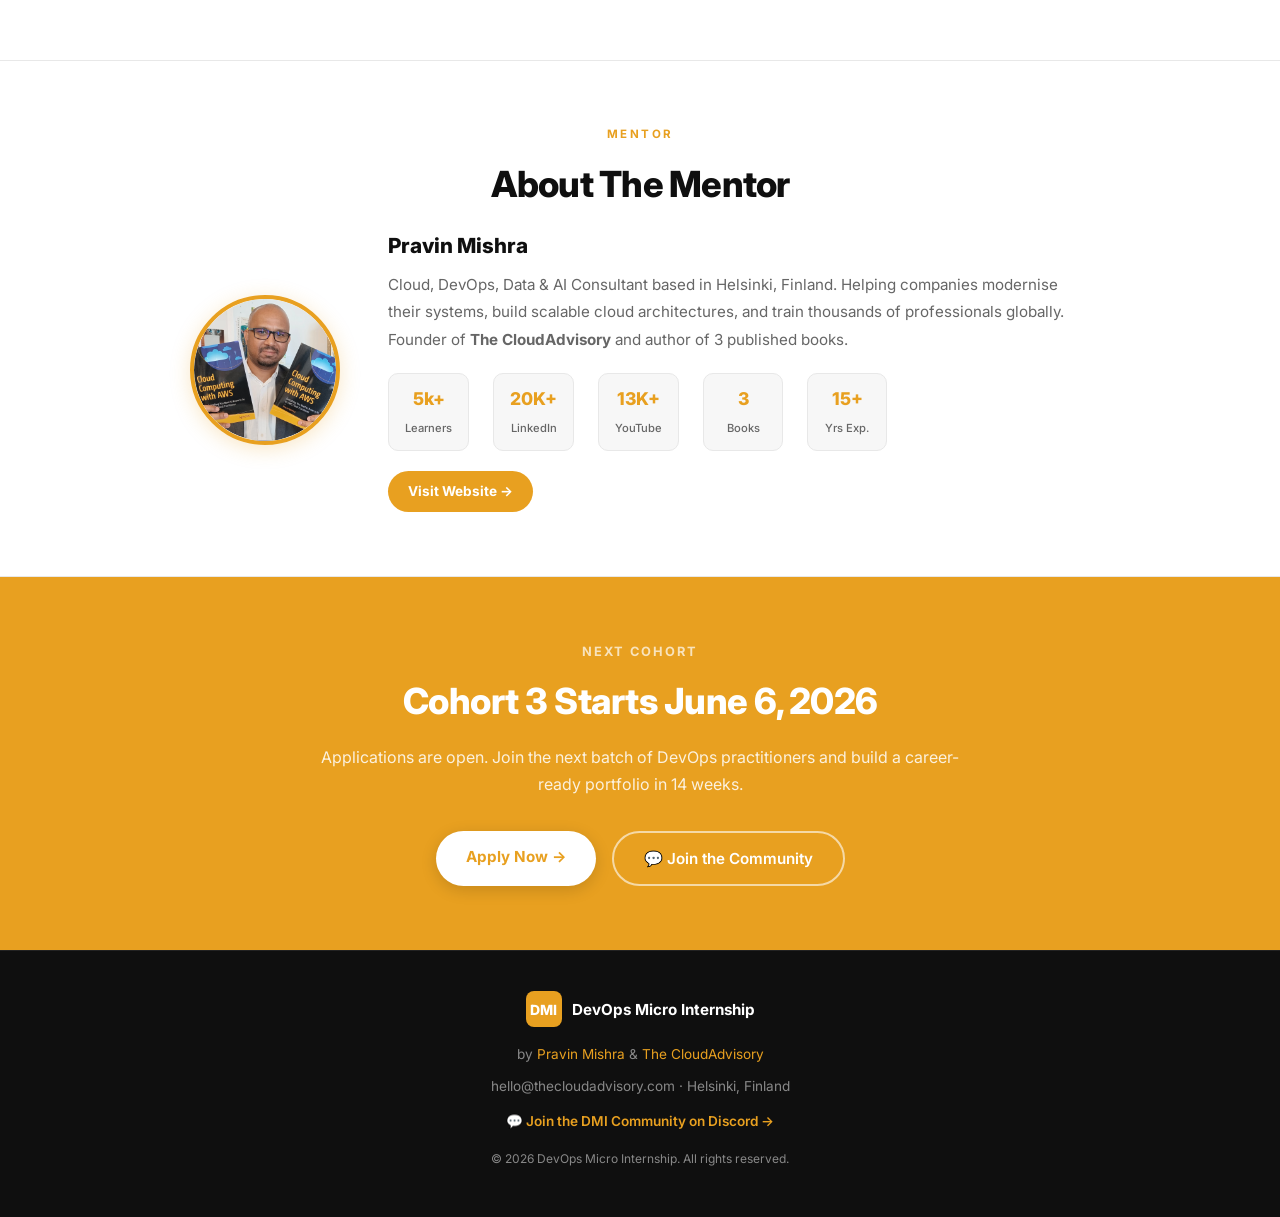
==== commit dbf21904: "Update curriculum to 15-week schedule with new topics Replaces the old 14-week timeline with the lat" ====
--- a/index.html
+++ b/index.html
@@ -286,23 +286,24 @@
 <section style="padding: 4rem 2rem 5rem;">
   <div class="container">
     <div class="section-label">Curriculum</div>
-    <h2 class="section-title">14-Week <span style="color:var(--accent)">Learning Journey</span></h2>
+    <h2 class="section-title">15-Week <span style="color:var(--accent)">Learning Journey</span></h2>
     <p class="section-sub">From fundamentals to production DevOps mastery</p>
     <div class="timeline">
-      <div class="timeline-item"><h4>Week 0 — Intro</h4><p>AI tools, ChatGPT, Networking & VS Code setup</p></div>
-      <div class="timeline-item"><h4>Week 1 — Linux</h4><p>Linux essentials, file systems and shell scripting</p></div>
-      <div class="timeline-item"><h4>Week 2 — Git & GitHub</h4><p>Workflows, PRs, branching strategies</p></div>
-      <div class="timeline-item"><h4>Week 3 — DevOps Lifecycle</h4><p>Builds, tests, and releases</p></div>
-      <div class="timeline-item"><h4>Week 4 — AWS Fundamentals</h4><p>Hands-on labs with core AWS services</p></div>
-      <div class="timeline-item"><h4>Week 5 — AWS Challenge</h4><p>Optimization and real-world scenarios</p></div>
-      <div class="timeline-item"><h4>Week 6 — Azure Basics</h4><p>Azure fundamentals and hybrid-cloud patterns</p></div>
-      <div class="timeline-item"><h4>Week 7 — Terraform</h4><p>Infrastructure as Code best practices & modules</p></div>
-      <div class="timeline-item"><h4>Week 8 — Ansible</h4><p>Configuration management & secrets</p></div>
-      <div class="timeline-item"><h4>Week 9 — Azure DevOps & GitHub Actions</h4><p>CI/CD pipelines end to end</p></div>
-      <div class="timeline-item"><h4>Week 10 — Docker</h4><p>Images, registries, and workflows</p></div>
-      <div class="timeline-item"><h4>Week 11 — Kubernetes</h4><p>Cluster patterns & workloads</p></div>
-      <div class="timeline-item"><h4>Week 12 — Observability</h4><p>Prometheus, Grafana, ELK & SLOs</p></div>
-      <div class="timeline-item"><h4>Week 13 — Final Project + Graduation 🎓</h4><p>Capstone showcase and certificate ceremony</p></div>
+      <div class="timeline-item"><h4>Week 00 — Internet &amp; Networking Basics</h4><p>How the internet works, protocols, DNS, and networking fundamentals</p></div>
+      <div class="timeline-item"><h4>Week 01 — Success Mindset</h4><p>Growth mindset, professional habits, and career planning for DevOps</p></div>
+      <div class="timeline-item"><h4>Week 02 — Agentic AI with Claude Code</h4><p>AI-assisted development, Claude Code workflows, and prompt engineering</p></div>
+      <div class="timeline-item"><h4>Week 03 — Linux for DevOps</h4><p>Linux essentials, file systems, permissions, and shell fundamentals</p></div>
+      <div class="timeline-item"><h4>Week 04 — Bash Scripting</h4><p>Automation scripts, loops, functions, and real-world DevOps tasks</p></div>
+      <div class="timeline-item"><h4>Week 05 — Git &amp; GitHub</h4><p>Workflows, PRs, branching strategies, and collaboration best practices</p></div>
+      <div class="timeline-item"><h4>Week 06 — DevOps Lifecycle &amp; Agile</h4><p>Builds, tests, releases, Agile ceremonies, and team workflows</p></div>
+      <div class="timeline-item"><h4>Week 07 — AWS Cloud</h4><p>Hands-on labs with core AWS services and cloud architecture patterns</p></div>
+      <div class="timeline-item"><h4>Week 08 — Azure Cloud</h4><p>Azure fundamentals, services, and hybrid-cloud patterns</p></div>
+      <div class="timeline-item"><h4>Week 09 — Terraform</h4><p>Infrastructure as Code best practices, modules, and state management</p></div>
+      <div class="timeline-item"><h4>Week 10 — Ansible</h4><p>Configuration management, playbooks, roles, and secrets</p></div>
+      <div class="timeline-item"><h4>Week 11 — Azure DevOps (CI/CD)</h4><p>CI/CD pipelines end to end with Azure DevOps and GitHub Actions</p></div>
+      <div class="timeline-item"><h4>Week 12 — Docker</h4><p>Images, containers, registries, Compose, and containerisation workflows</p></div>
+      <div class="timeline-item"><h4>Week 13 — Kubernetes</h4><p>Cluster patterns, deployments, services, and workload management</p></div>
+      <div class="timeline-item"><h4>Week 14 — Final Project</h4><p>Capstone showcase, code review, and certificate ceremony</p></div>
     </div>
   </div>
 </section>
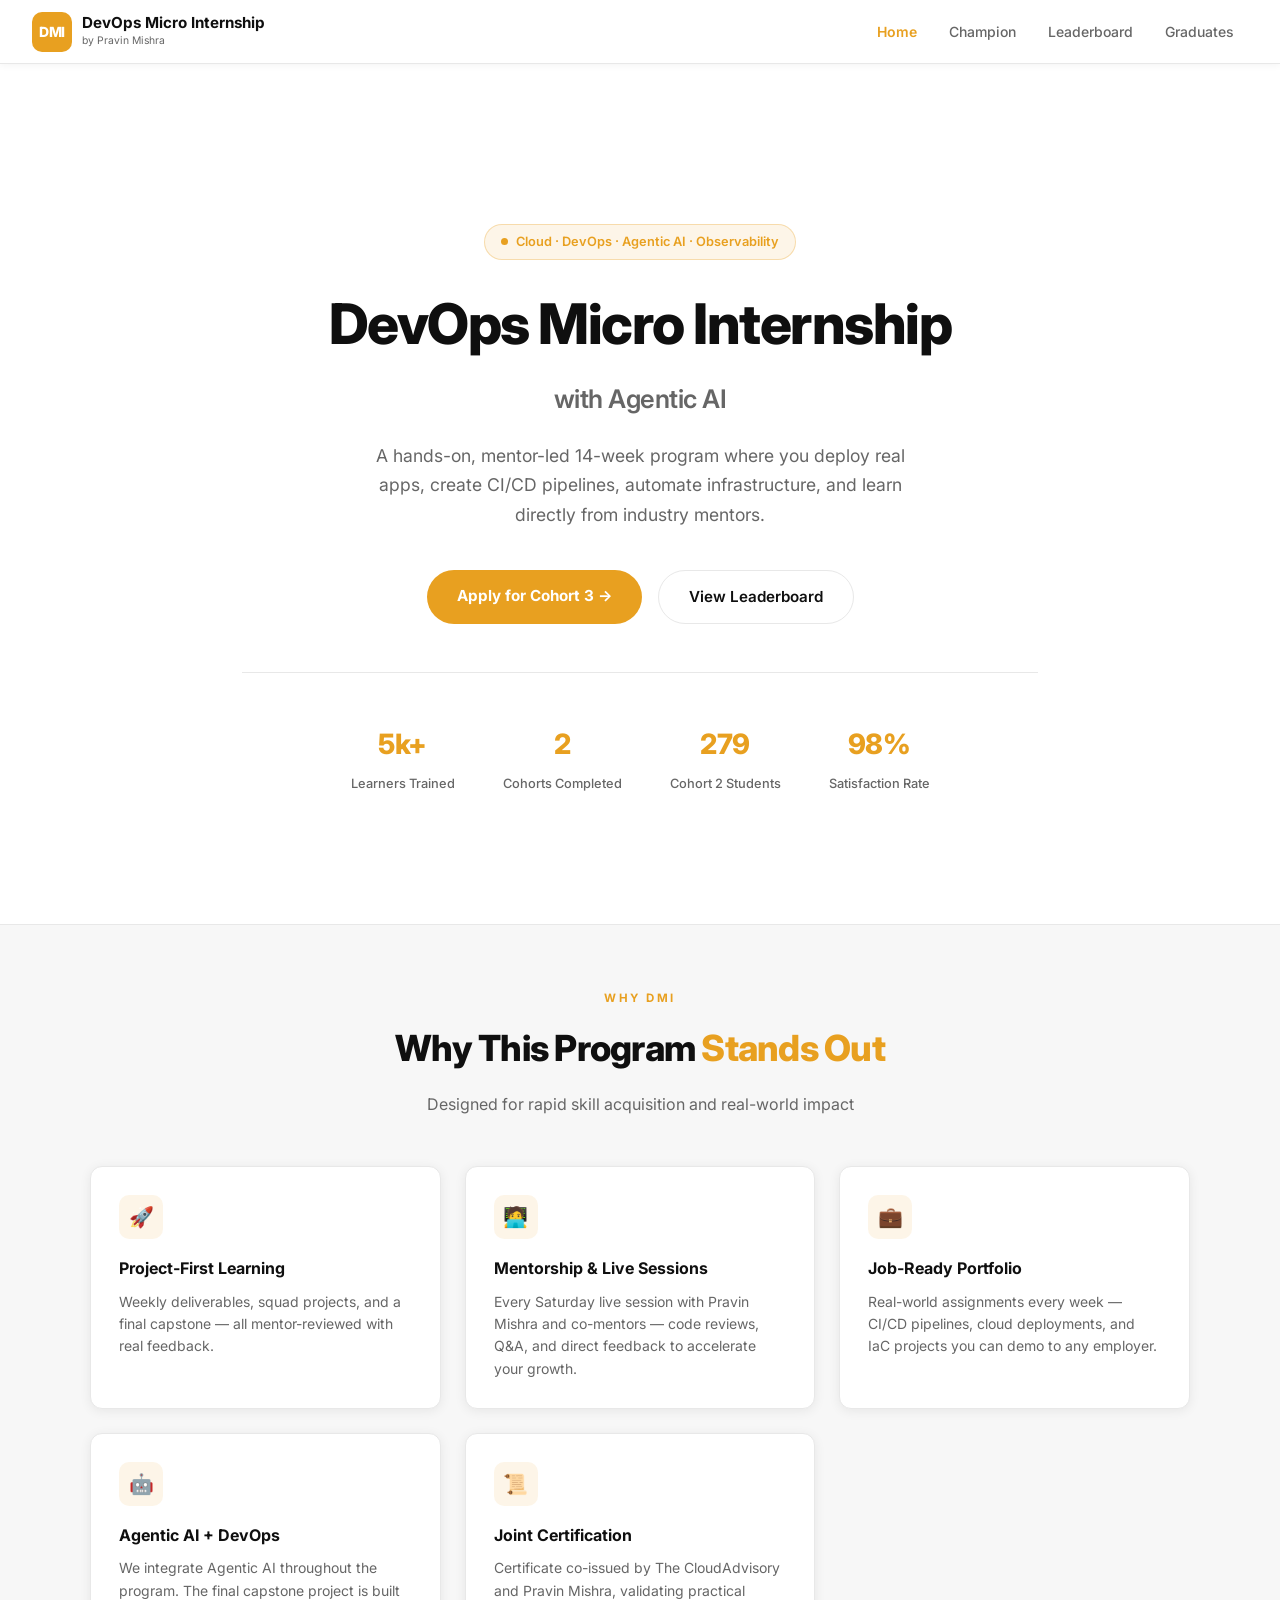
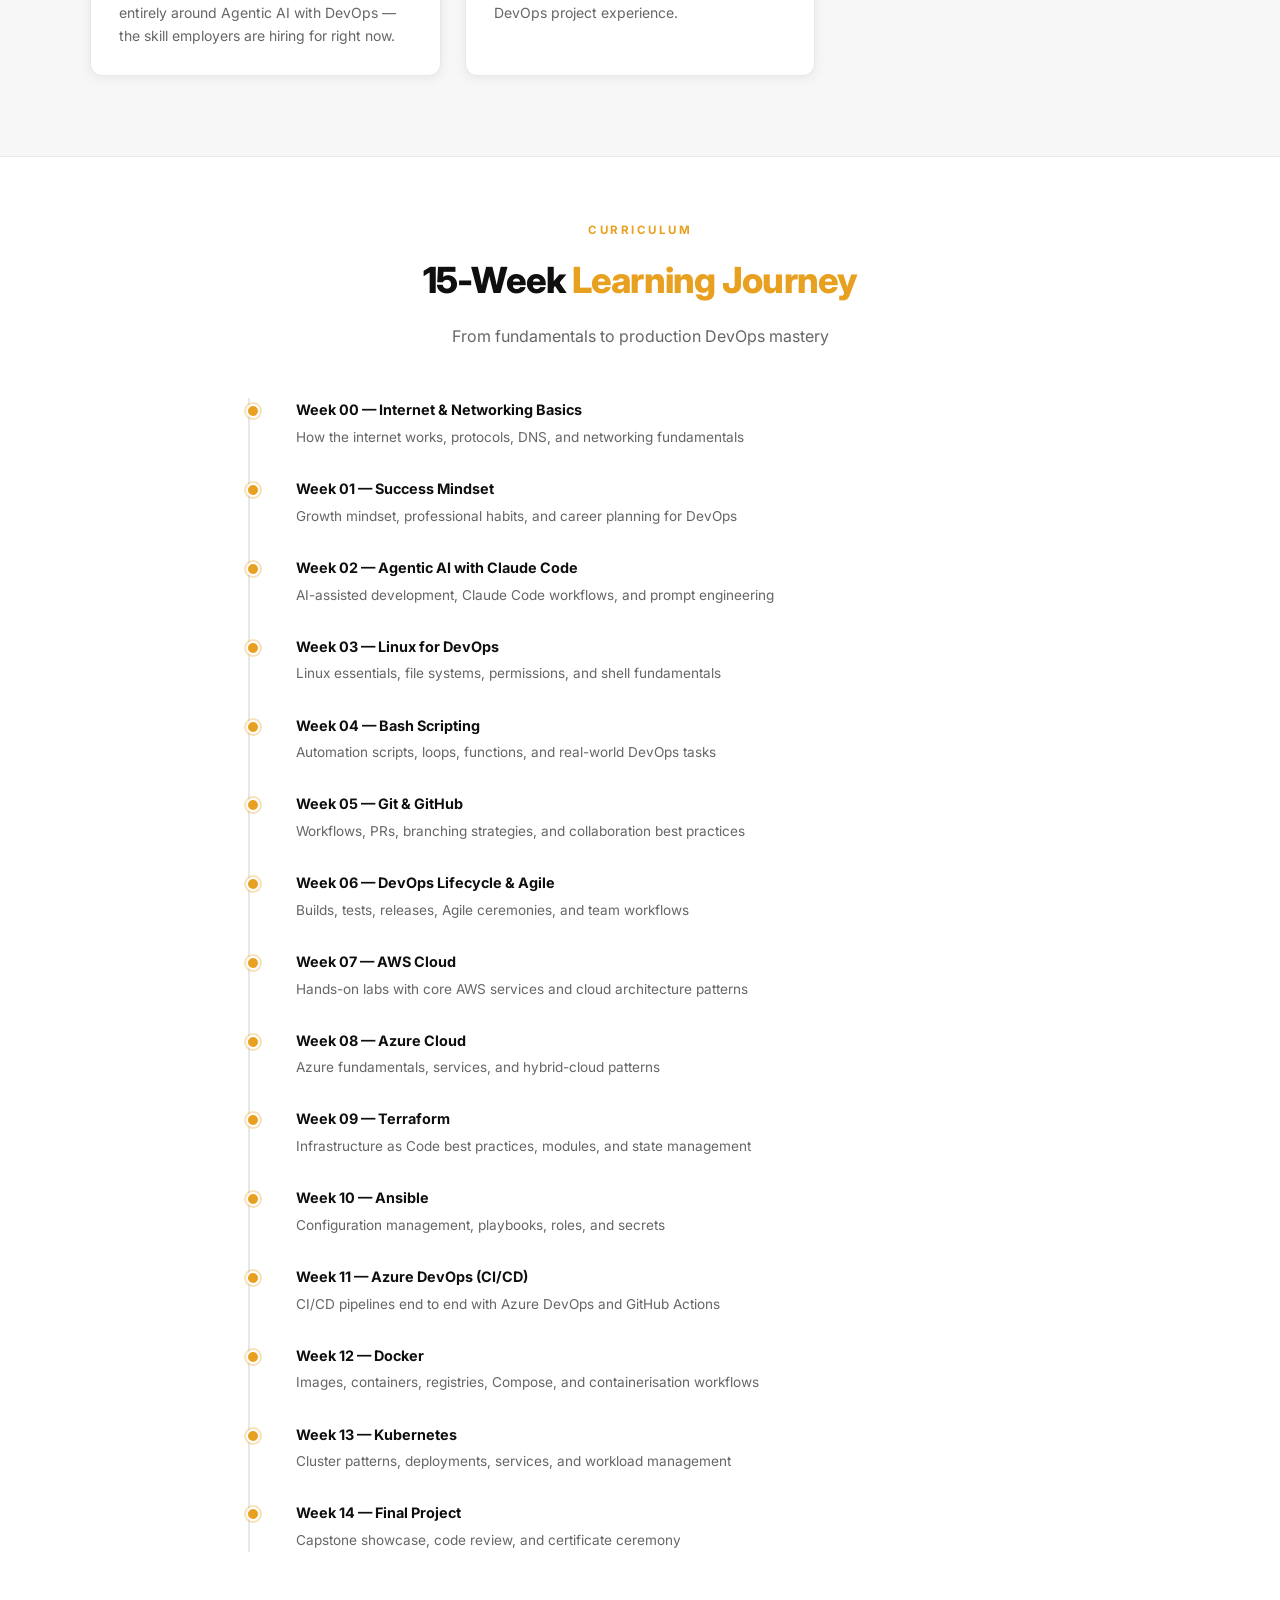
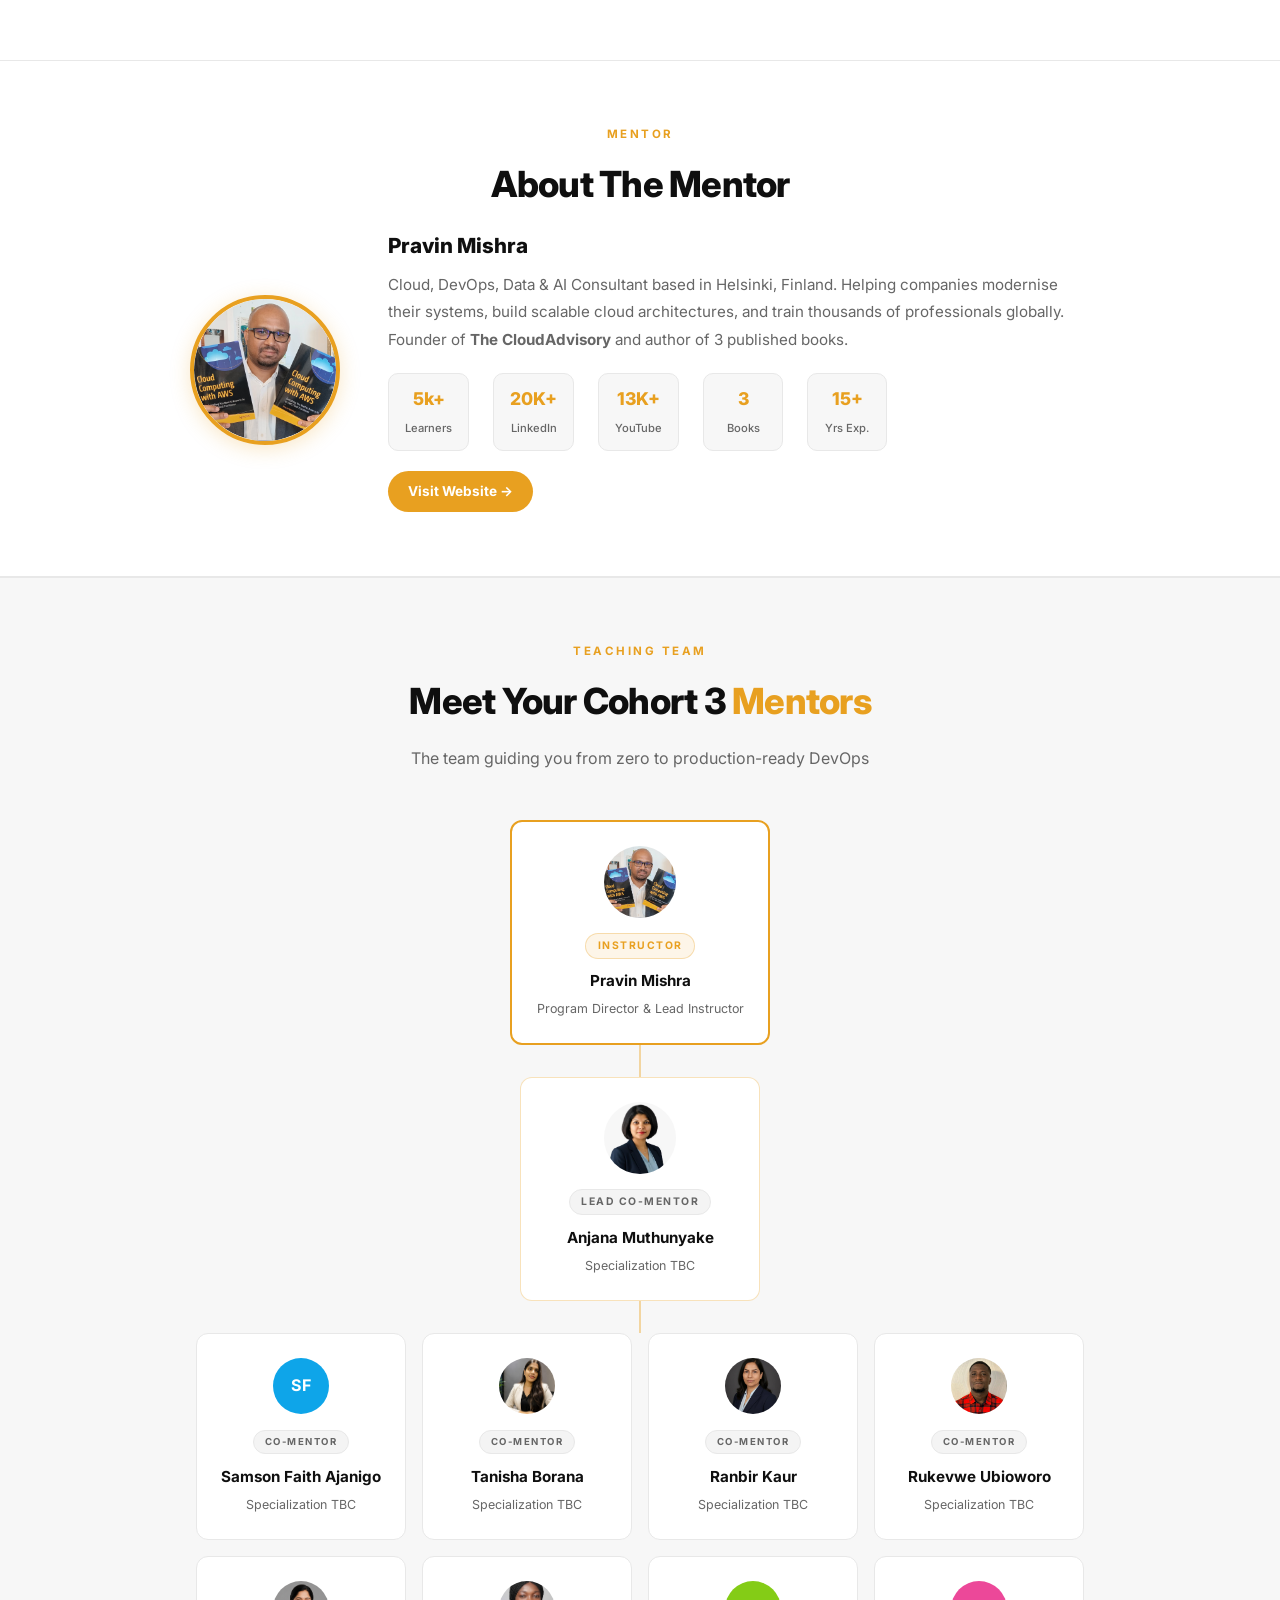
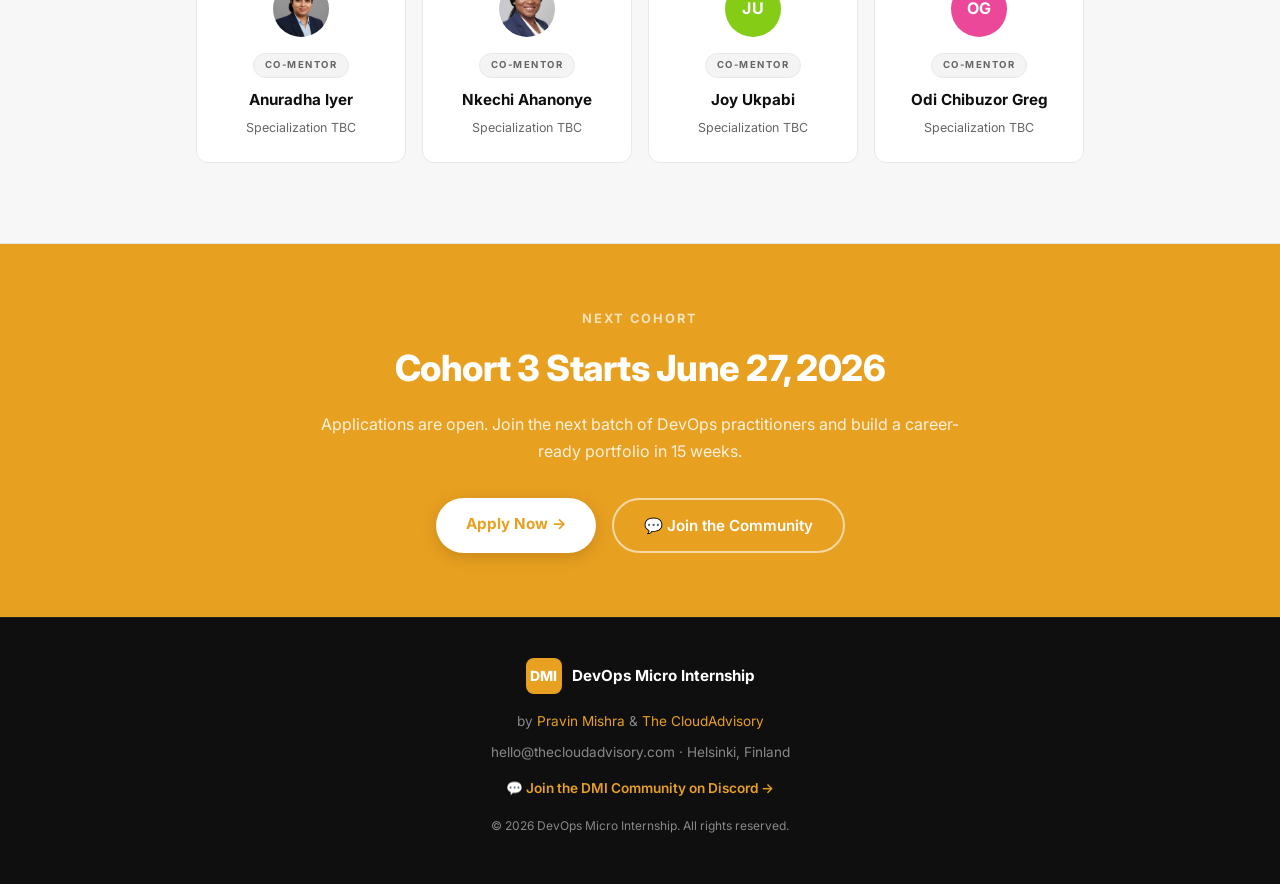
==== commit f8780ceb: "Use real photos for co-mentors who already have images Swaps initials placeholders for Anjana, Tanis" ====
--- a/index.html
+++ b/index.html
@@ -197,6 +197,45 @@
     @media (max-width: 640px) {
       .mentor-inner { flex-direction: column; text-align: center; }
       .mentor-stats { justify-content: center; }
+    }
+
+    /* Teaching Team */
+    .team-hierarchy { display: flex; flex-direction: column; align-items: center; gap: 0; }
+    .team-tier { display: flex; justify-content: center; width: 100%; }
+    .team-connector {
+      width: 2px; height: 2rem; background: var(--accent); opacity: 0.4; margin: 0 auto;
+    }
+    .team-card {
+      background: var(--bg-card); border: 1px solid var(--border); border-radius: 12px;
+      padding: 1.5rem 1.25rem; text-align: center; transition: border-color 0.2s, box-shadow 0.2s;
+    }
+    .team-card:hover { border-color: var(--accent); box-shadow: 0 4px 16px rgba(232,160,32,0.12); }
+    .team-card--instructor { border: 2px solid var(--accent); max-width: 260px; width: 100%; }
+    .team-card--colead { border: 1.5px solid var(--accent-border); max-width: 240px; width: 100%; }
+    .team-card--comentor { flex: 1 1 180px; min-width: 150px; max-width: 210px; }
+    .team-grid {
+      display: flex; flex-wrap: wrap; justify-content: center; gap: 1rem;
+      max-width: 900px; width: 100%;
+    }
+    .team-avatar {
+      width: 72px; height: 72px; border-radius: 50%; margin: 0 auto 0.75rem;
+      overflow: hidden; display: flex; align-items: center; justify-content: center;
+      font-size: 1.35rem; font-weight: 700; color: #fff; letter-spacing: 0.5px;
+    }
+    .team-avatar img { width: 100%; height: 100%; object-fit: cover; }
+    .team-avatar--sm { width: 56px; height: 56px; font-size: 1rem; }
+    .team-role-badge {
+      display: inline-block; font-size: 0.65rem; font-weight: 700; letter-spacing: 1.5px;
+      text-transform: uppercase; color: var(--accent); background: var(--accent-light);
+      border: 1px solid var(--accent-border); border-radius: 20px;
+      padding: 0.2rem 0.7rem; margin-bottom: 0.6rem;
+    }
+    .team-role-badge--colead { color: var(--text-muted); background: var(--bg-card2); border-color: var(--border); }
+    .team-role-badge--comentor { color: var(--text-muted); background: var(--bg-card2); border-color: var(--border); font-size: 0.6rem; }
+    .team-card h3 { font-size: 0.95rem; font-weight: 700; color: var(--text); margin: 0 0 0.25rem; }
+    .team-card p { font-size: 0.78rem; color: var(--text-muted); margin: 0; }
+    @media (max-width: 640px) {
+      .team-card--comentor { flex: 1 1 140px; }
     }
   </style>
 </head>
@@ -335,12 +374,114 @@
   </div>
 </section>
 
+<!-- TEACHING TEAM -->
+<section style="padding: 4rem 2rem 5rem; background: var(--bg-section); border-top: 1px solid var(--border); border-bottom: 1px solid var(--border);">
+  <div class="container">
+    <div class="section-label">Teaching Team</div>
+    <h2 class="section-title">Meet Your Cohort 3 <span style="color:var(--accent)">Mentors</span></h2>
+    <p class="section-sub">The team guiding you from zero to production-ready DevOps</p>
+
+    <div class="team-hierarchy" style="margin-top:2.5rem;">
+
+      <!-- Instructor -->
+      <div class="team-tier">
+        <div class="team-card team-card--instructor">
+          <div class="team-avatar" style="background:#E8A020;">
+            <img src="images/pravin-mishra.jpg" alt="Pravin Mishra">
+          </div>
+          <div class="team-role-badge">Instructor</div>
+          <h3>Pravin Mishra</h3>
+          <p>Program Director &amp; Lead Instructor</p>
+        </div>
+      </div>
+
+      <div class="team-connector"></div>
+
+      <!-- Lead Co-Mentor -->
+      <div class="team-tier">
+        <div class="team-card team-card--colead">
+          <div class="team-avatar" style="background:#6366f1;"><img src="images/anjana-m.jpeg" alt="Anjana Muthunyake"></div>
+          <div class="team-role-badge team-role-badge--colead">Lead Co-Mentor</div>
+          <h3>Anjana Muthunyake</h3>
+          <p>Specialization TBC</p>
+        </div>
+      </div>
+
+      <div class="team-connector"></div>
+
+      <!-- Co-Mentors -->
+      <div class="team-tier">
+        <div class="team-grid">
+
+          <div class="team-card team-card--comentor">
+            <div class="team-avatar team-avatar--sm" style="background:#0ea5e9;">SF</div>
+            <div class="team-role-badge team-role-badge--comentor">Co-Mentor</div>
+            <h3>Samson Faith Ajanigo</h3>
+            <p>Specialization TBC</p>
+          </div>
+
+          <div class="team-card team-card--comentor">
+            <div class="team-avatar team-avatar--sm" style="background:#10b981;"><img src="images/tanisha-b.jpeg" alt="Tanisha Borana"></div>
+            <div class="team-role-badge team-role-badge--comentor">Co-Mentor</div>
+            <h3>Tanisha Borana</h3>
+            <p>Specialization TBC</p>
+          </div>
+
+          <div class="team-card team-card--comentor">
+            <div class="team-avatar team-avatar--sm" style="background:#f43f5e;"><img src="images/ranbir-k.jpeg" alt="Ranbir Kaur"></div>
+            <div class="team-role-badge team-role-badge--comentor">Co-Mentor</div>
+            <h3>Ranbir Kaur</h3>
+            <p>Specialization TBC</p>
+          </div>
+
+          <div class="team-card team-card--comentor">
+            <div class="team-avatar team-avatar--sm" style="background:#8b5cf6;"><img src="images/rukevwe-ubioworo.jpeg" alt="Rukevwe Ubioworo"></div>
+            <div class="team-role-badge team-role-badge--comentor">Co-Mentor</div>
+            <h3>Rukevwe Ubioworo</h3>
+            <p>Specialization TBC</p>
+          </div>
+
+          <div class="team-card team-card--comentor">
+            <div class="team-avatar team-avatar--sm" style="background:#f97316;"><img src="images/anuradha-iyer.jpeg" alt="Anuradha Iyer"></div>
+            <div class="team-role-badge team-role-badge--comentor">Co-Mentor</div>
+            <h3>Anuradha Iyer</h3>
+            <p>Specialization TBC</p>
+          </div>
+
+          <div class="team-card team-card--comentor">
+            <div class="team-avatar team-avatar--sm" style="background:#06b6d4;"><img src="images/ahanonye-nkechi-anna.jpeg" alt="Nkechi Ahanonye"></div>
+            <div class="team-role-badge team-role-badge--comentor">Co-Mentor</div>
+            <h3>Nkechi Ahanonye</h3>
+            <p>Specialization TBC</p>
+          </div>
+
+          <div class="team-card team-card--comentor">
+            <div class="team-avatar team-avatar--sm" style="background:#84cc16;">JU</div>
+            <div class="team-role-badge team-role-badge--comentor">Co-Mentor</div>
+            <h3>Joy Ukpabi</h3>
+            <p>Specialization TBC</p>
+          </div>
+
+          <div class="team-card team-card--comentor">
+            <div class="team-avatar team-avatar--sm" style="background:#ec4899;">OG</div>
+            <div class="team-role-badge team-role-badge--comentor">Co-Mentor</div>
+            <h3>Odi Chibuzor Greg</h3>
+            <p>Specialization TBC</p>
+          </div>
+
+        </div>
+      </div>
+
+    </div>
+  </div>
+</section>
+
 <!-- COHORT 3 CTA BANNER -->
 <div class="cta-banner">
   <div style="max-width:640px;margin:0 auto;">
     <p style="font-size:0.8rem;font-weight:700;letter-spacing:2px;text-transform:uppercase;color:rgba(255,255,255,0.7);margin-bottom:0.5rem;">Next Cohort</p>
-    <h2>Cohort 3 Starts June 6, 2026</h2>
-    <p>Applications are open. Join the next batch of DevOps practitioners and build a career-ready portfolio in 14 weeks.</p>
+    <h2>Cohort 3 Starts June 27, 2026</h2>
+    <p>Applications are open. Join the next batch of DevOps practitioners and build a career-ready portfolio in 15 weeks.</p>
     <div style="display:flex;gap:1rem;justify-content:center;flex-wrap:wrap;">
       <a href="https://docs.google.com/forms/d/e/1FAIpQLSel7ai7nyb0P1qLW4vEyfB_nEsD4lUF1XG88vmAaFGBOb6hPA/viewform" target="_blank" rel="noopener" class="btn-white">Apply Now →</a>
       <a href="https://discord.pravinmishra.com/" target="_blank" rel="noopener" class="btn-outline-white">💬 Join the Community</a>
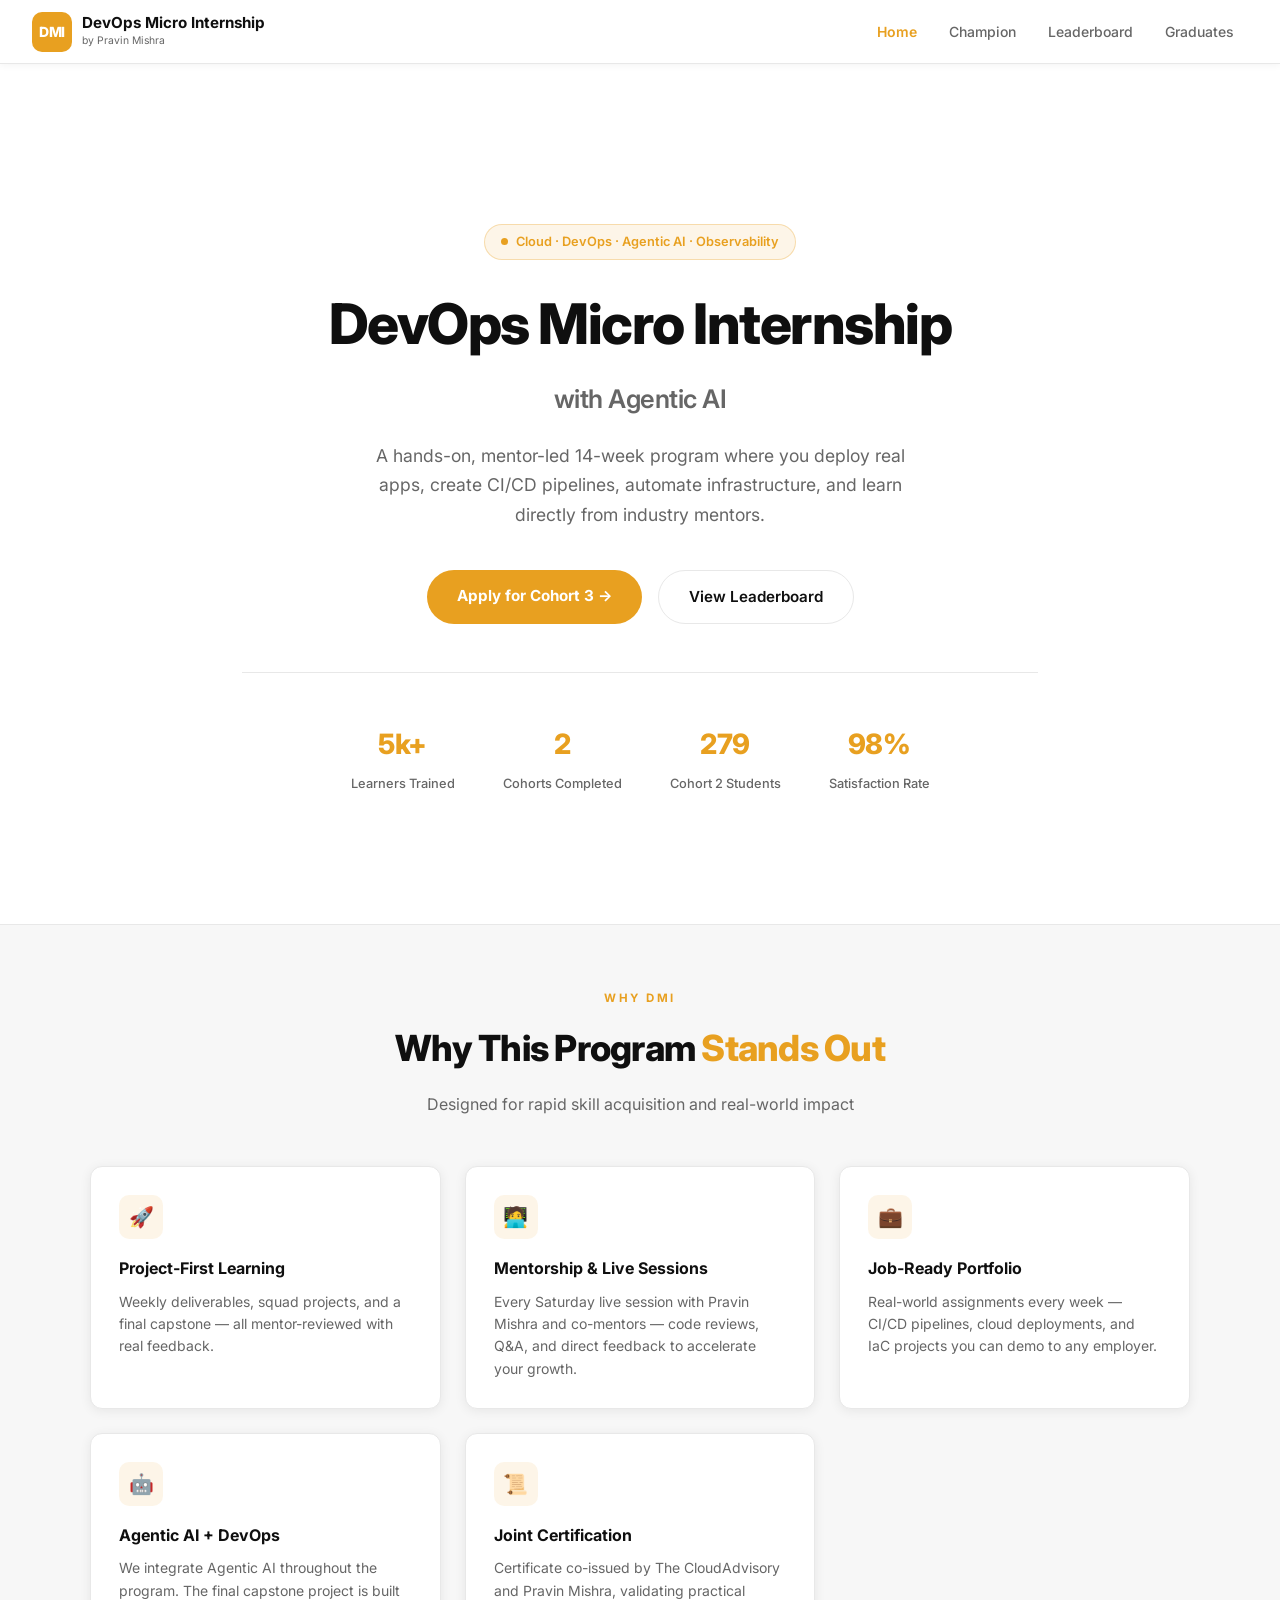
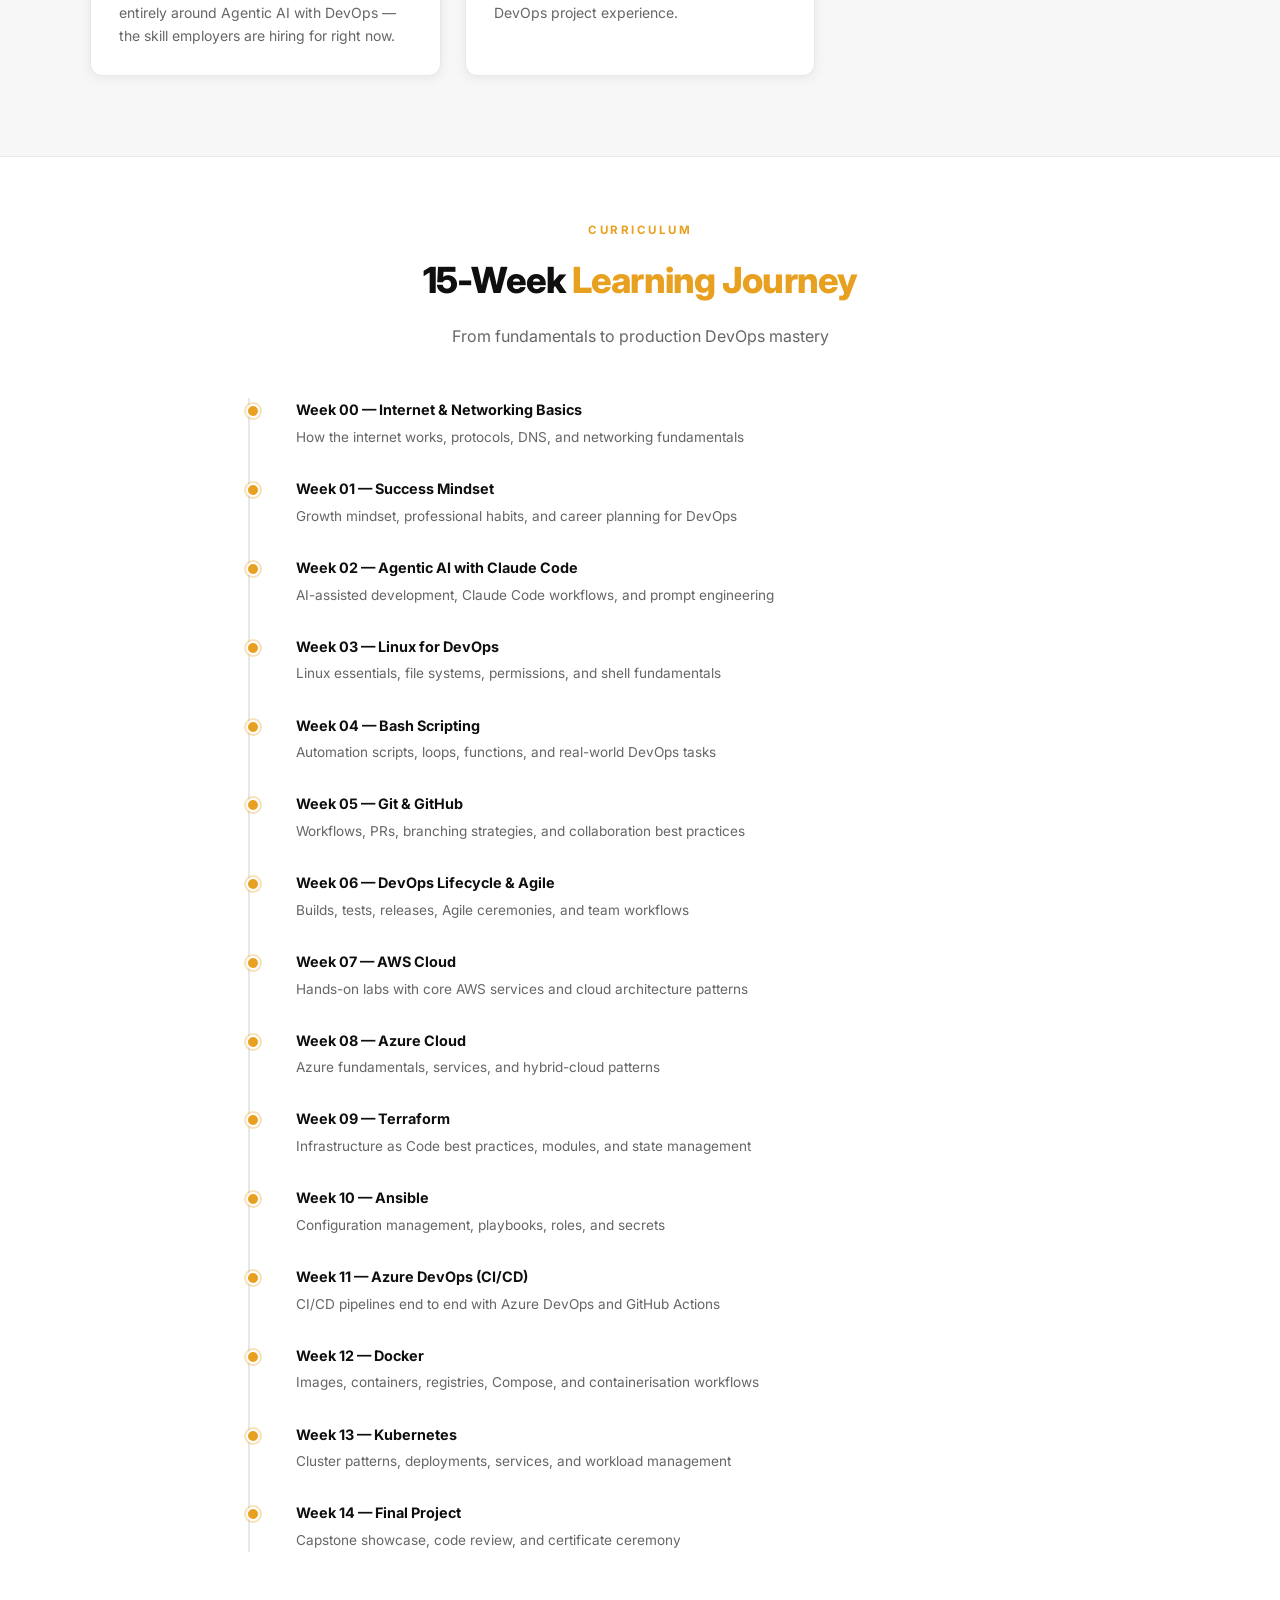
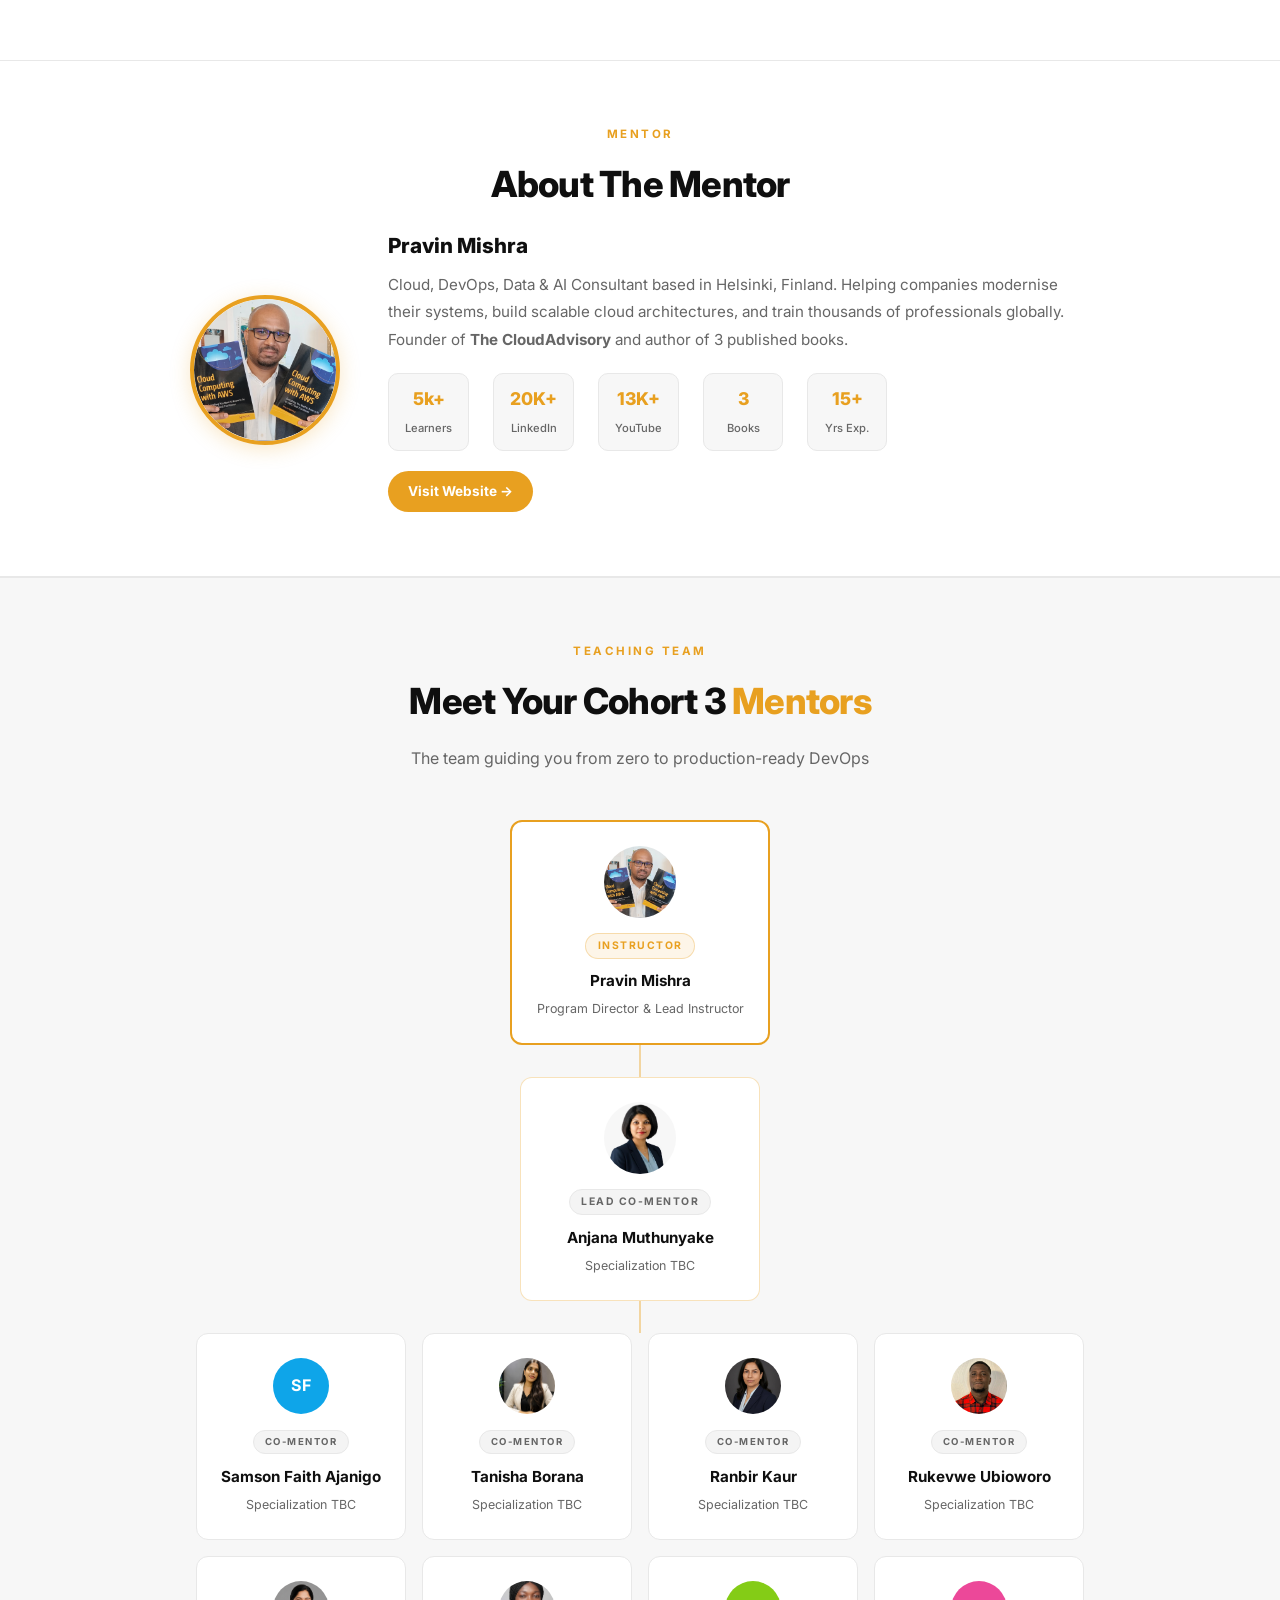
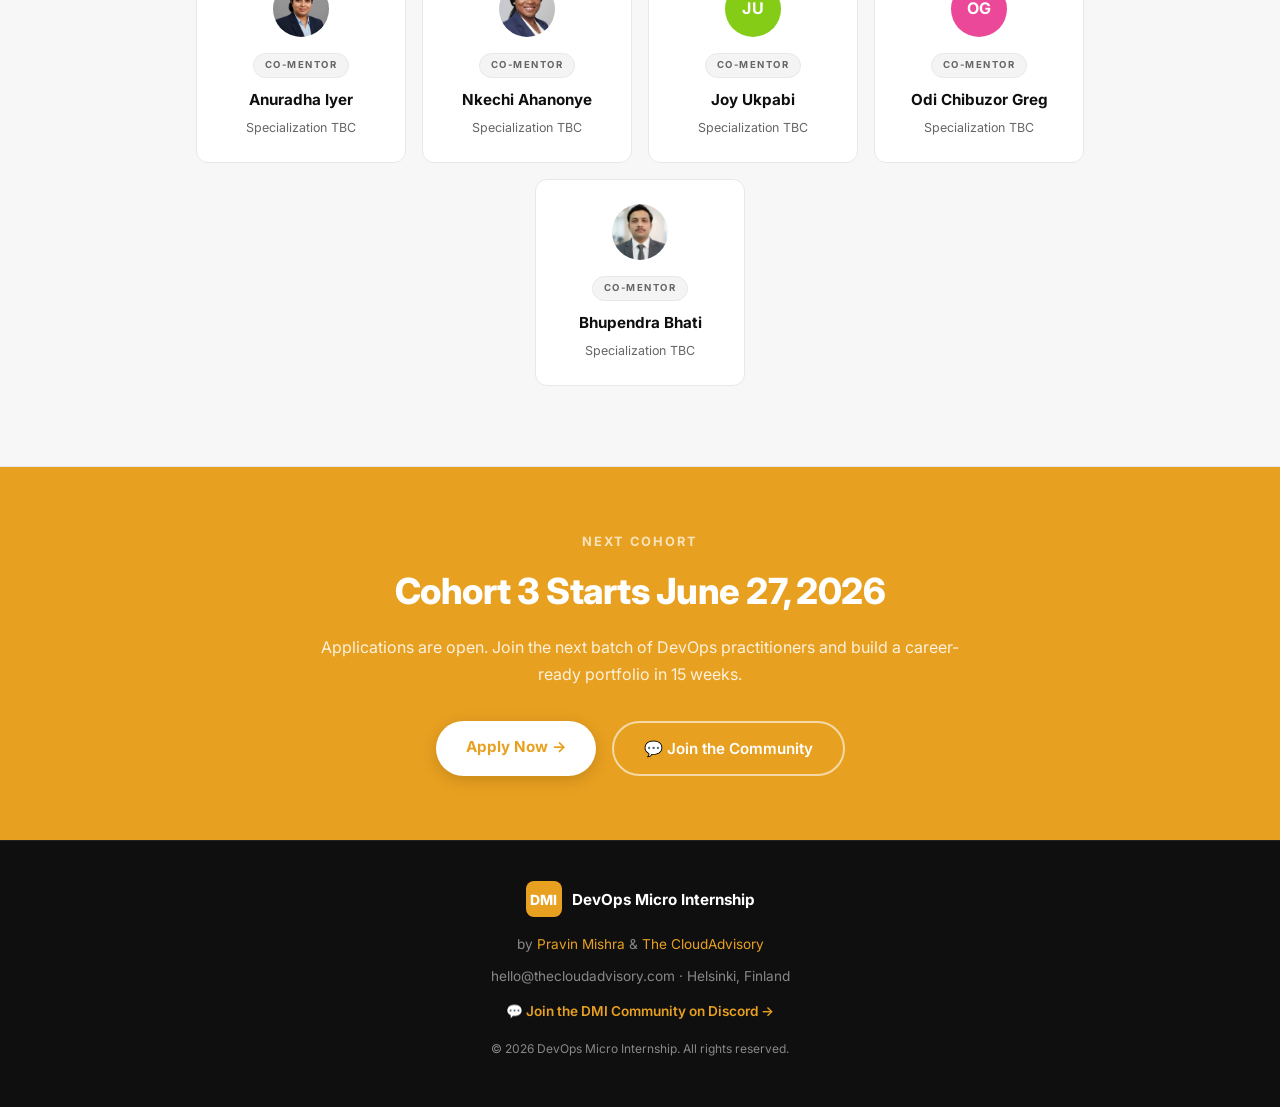
==== commit 5c7860b0: "Add Bhupendra Bhati as co-mentor in Teaching Team section Co-Authored-By: Claude Sonnet 4.6 <noreply" ====
--- a/index.html
+++ b/index.html
@@ -469,6 +469,13 @@
             <p>Specialization TBC</p>
           </div>
 
+          <div class="team-card team-card--comentor">
+            <div class="team-avatar team-avatar--sm" style="background:#0891b2;"><img src="images/bhupendrabhati.jpg" alt="Bhupendra Bhati"></div>
+            <div class="team-role-badge team-role-badge--comentor">Co-Mentor</div>
+            <h3>Bhupendra Bhati</h3>
+            <p>Specialization TBC</p>
+          </div>
+
         </div>
       </div>
 
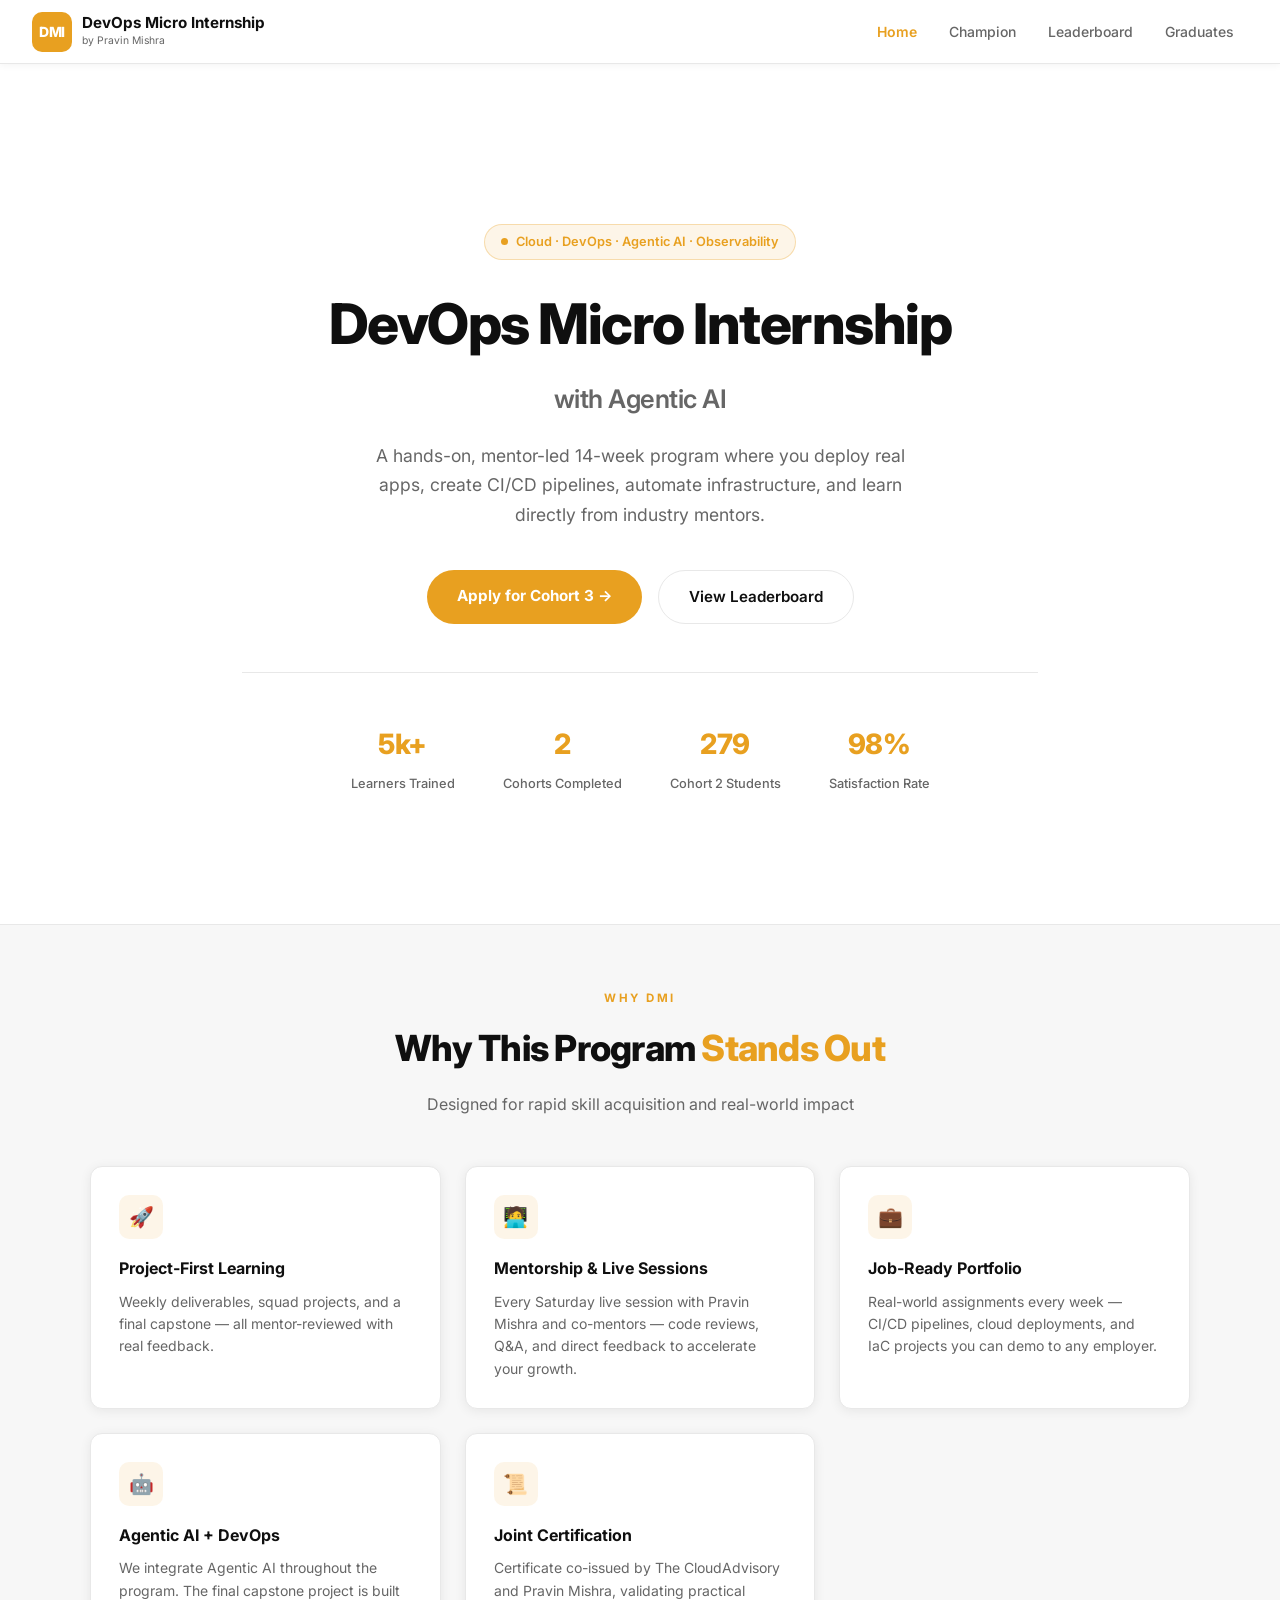
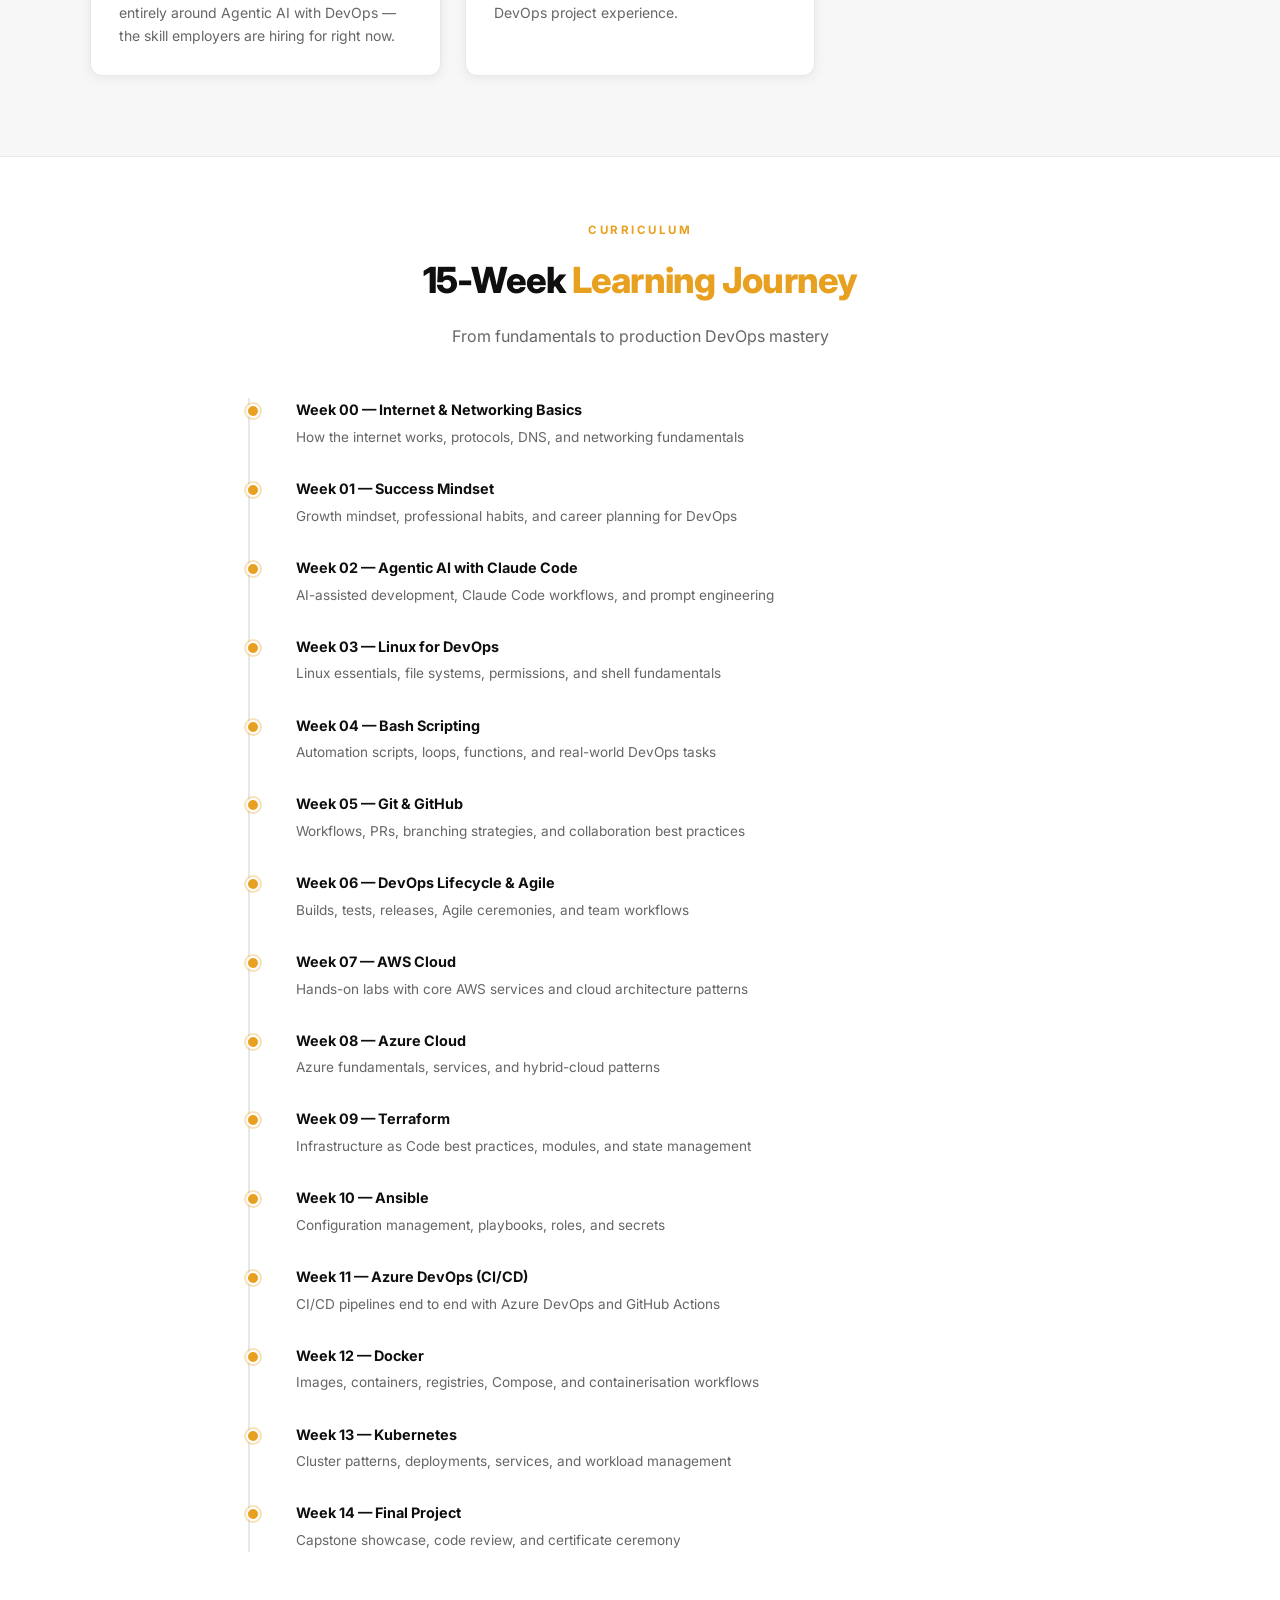
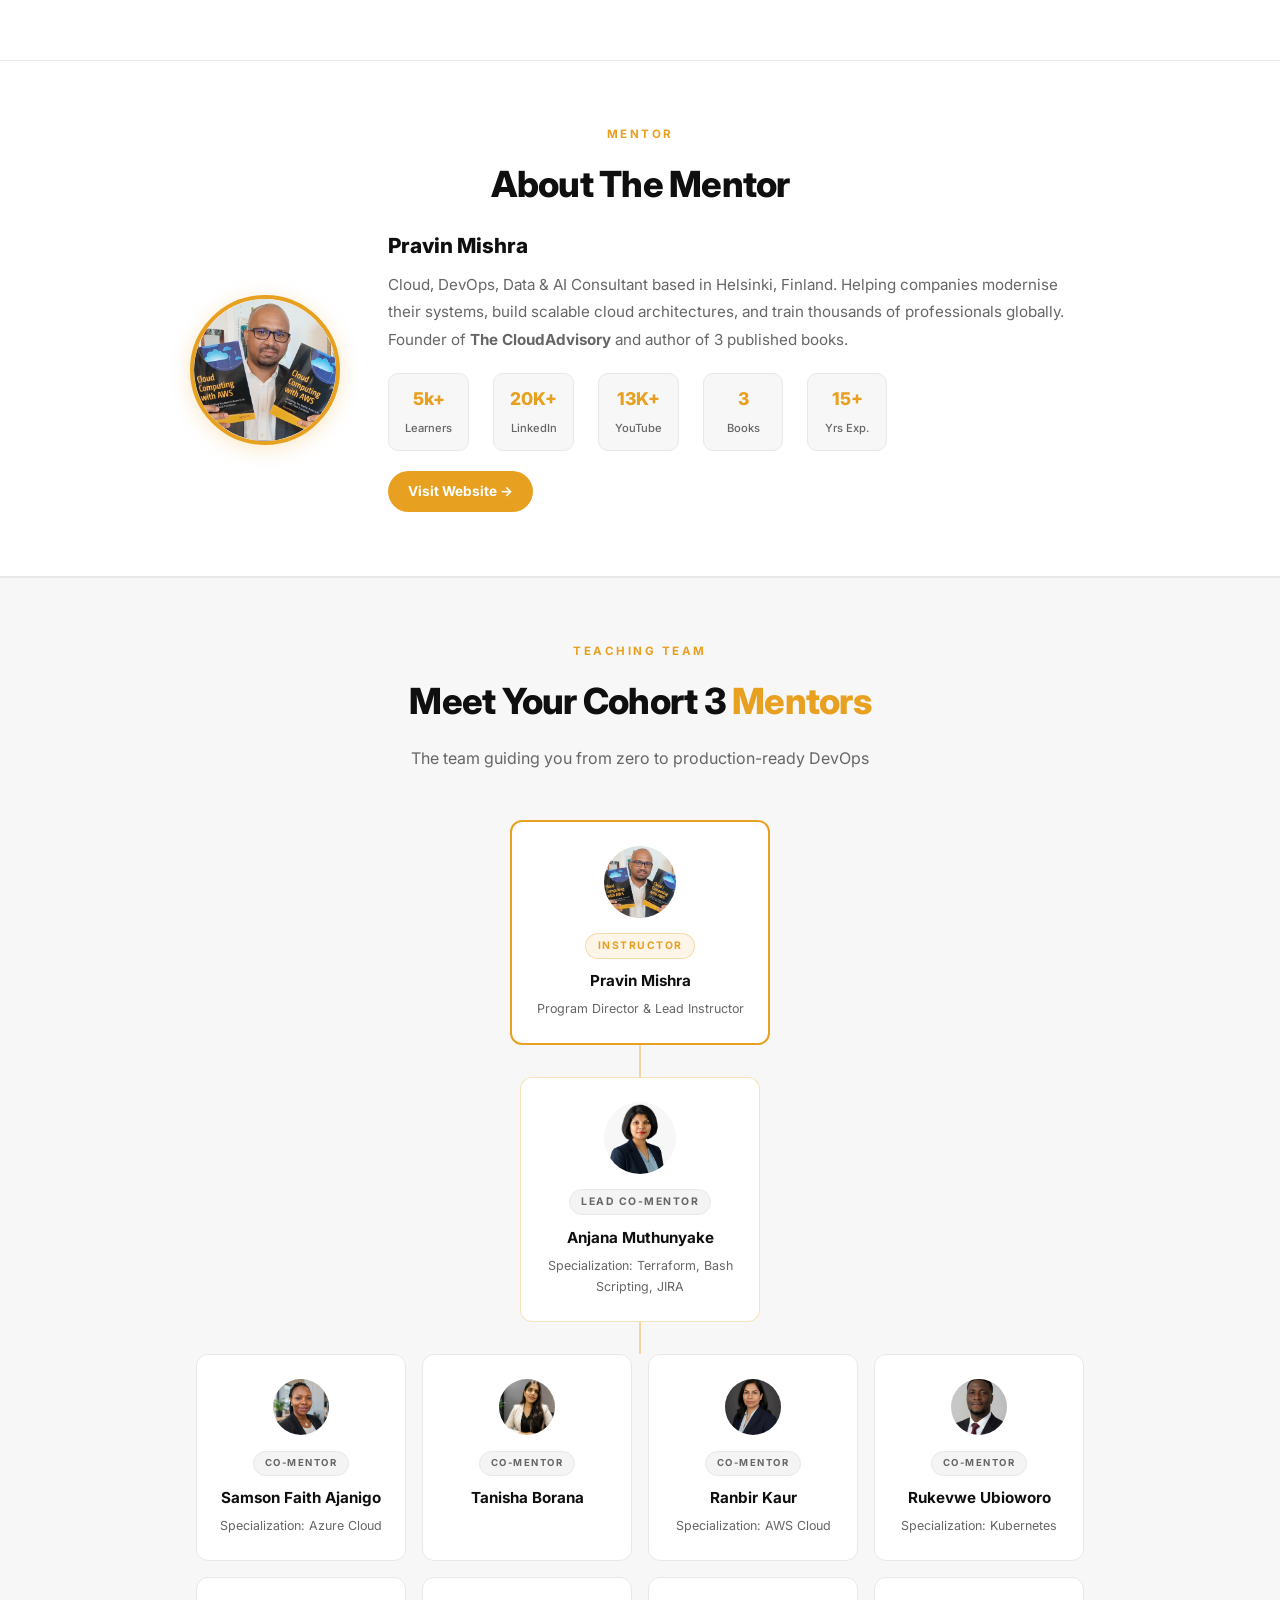
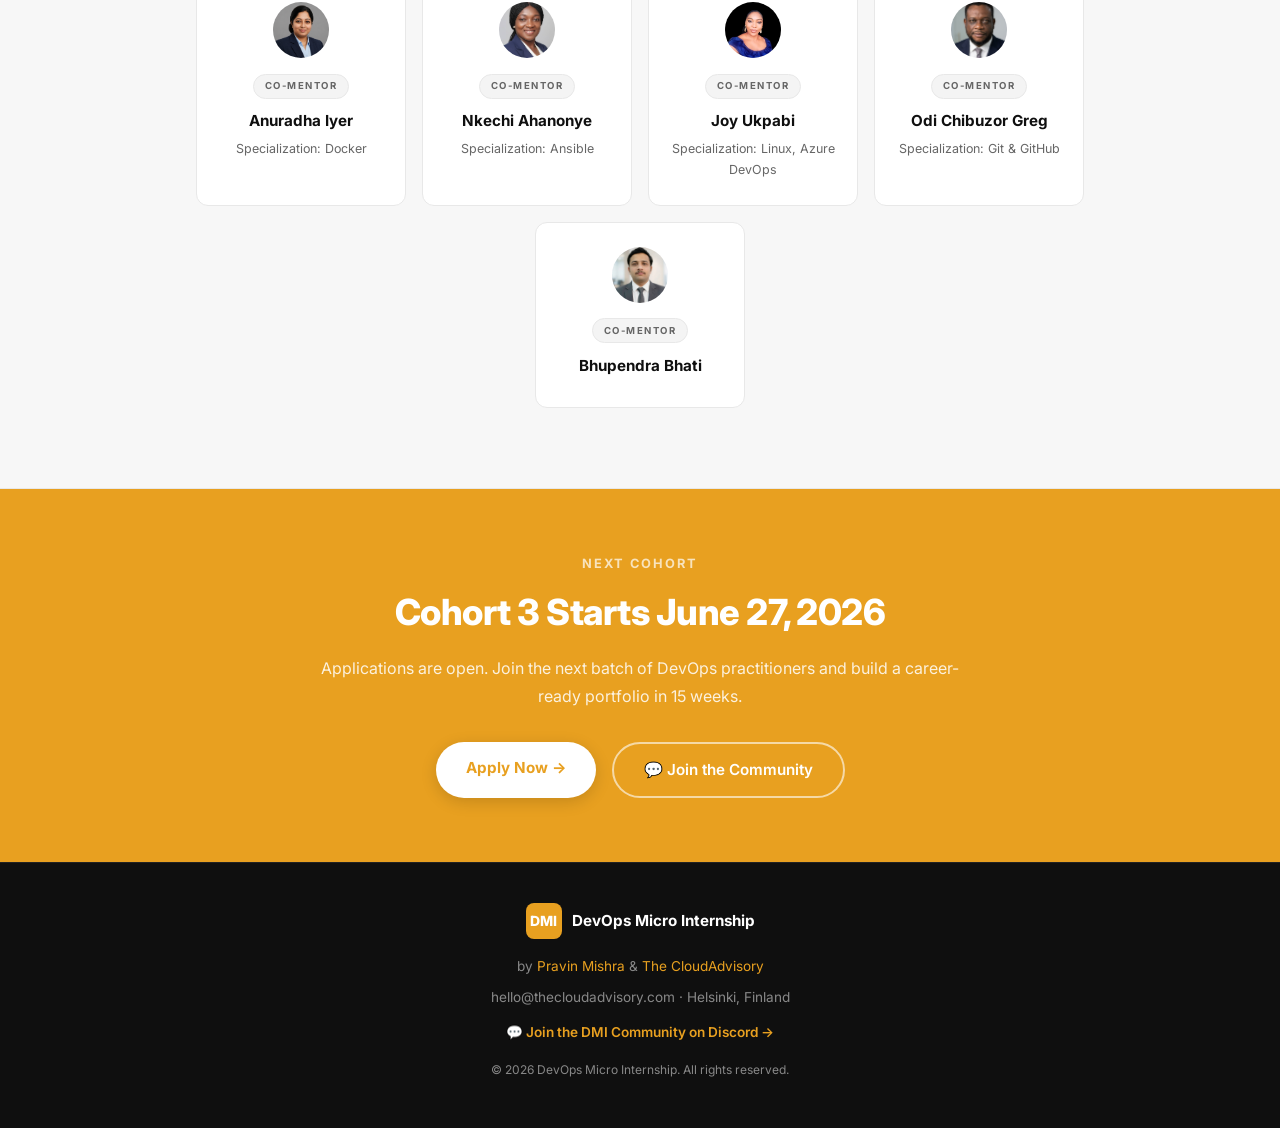
==== commit d8d3d2a3: "Merge pull request #16 from ANJANA-MM/feature/co-mentors Update co-mentor images and specializations" ====
--- a/index.html
+++ b/index.html
@@ -403,7 +403,7 @@
           <div class="team-avatar" style="background:#6366f1;"><img src="images/anjana-m.jpeg" alt="Anjana Muthunyake"></div>
           <div class="team-role-badge team-role-badge--colead">Lead Co-Mentor</div>
           <h3>Anjana Muthunyake</h3>
-          <p>Specialization TBC</p>
+          <p>Specialization: Terraform, Bash Scripting, JIRA</p>
         </div>
       </div>
 
@@ -414,66 +414,64 @@
         <div class="team-grid">
 
           <div class="team-card team-card--comentor">
-            <div class="team-avatar team-avatar--sm" style="background:#0ea5e9;">SF</div>
+            <div class="team-avatar team-avatar--sm" style="background:#0ea5e9;"><img src="images/SamsonFaithAjanigo.jpg" alt="Samson Faith Ajanigo"></div>
             <div class="team-role-badge team-role-badge--comentor">Co-Mentor</div>
             <h3>Samson Faith Ajanigo</h3>
-            <p>Specialization TBC</p>
+            <p>Specialization: Azure Cloud</p>
           </div>
 
           <div class="team-card team-card--comentor">
             <div class="team-avatar team-avatar--sm" style="background:#10b981;"><img src="images/tanisha-b.jpeg" alt="Tanisha Borana"></div>
             <div class="team-role-badge team-role-badge--comentor">Co-Mentor</div>
             <h3>Tanisha Borana</h3>
-            <p>Specialization TBC</p>
           </div>
 
           <div class="team-card team-card--comentor">
             <div class="team-avatar team-avatar--sm" style="background:#f43f5e;"><img src="images/ranbir-k.jpeg" alt="Ranbir Kaur"></div>
             <div class="team-role-badge team-role-badge--comentor">Co-Mentor</div>
             <h3>Ranbir Kaur</h3>
-            <p>Specialization TBC</p>
-          </div>
-
-          <div class="team-card team-card--comentor">
-            <div class="team-avatar team-avatar--sm" style="background:#8b5cf6;"><img src="images/rukevwe-ubioworo.jpeg" alt="Rukevwe Ubioworo"></div>
+            <p>Specialization: AWS Cloud</p>
+          </div>
+
+          <div class="team-card team-card--comentor">
+            <div class="team-avatar team-avatar--sm" style="background:#8b5cf6;"><img src="images/RukevweUbioworo.jpg" alt="Rukevwe Ubioworo"></div>
             <div class="team-role-badge team-role-badge--comentor">Co-Mentor</div>
             <h3>Rukevwe Ubioworo</h3>
-            <p>Specialization TBC</p>
+            <p>Specialization: Kubernetes</p>
           </div>
 
           <div class="team-card team-card--comentor">
             <div class="team-avatar team-avatar--sm" style="background:#f97316;"><img src="images/anuradha-iyer.jpeg" alt="Anuradha Iyer"></div>
             <div class="team-role-badge team-role-badge--comentor">Co-Mentor</div>
             <h3>Anuradha Iyer</h3>
-            <p>Specialization TBC</p>
+            <p>Specialization: Docker</p>
           </div>
 
           <div class="team-card team-card--comentor">
             <div class="team-avatar team-avatar--sm" style="background:#06b6d4;"><img src="images/ahanonye-nkechi-anna.jpeg" alt="Nkechi Ahanonye"></div>
             <div class="team-role-badge team-role-badge--comentor">Co-Mentor</div>
             <h3>Nkechi Ahanonye</h3>
-            <p>Specialization TBC</p>
-          </div>
-
-          <div class="team-card team-card--comentor">
-            <div class="team-avatar team-avatar--sm" style="background:#84cc16;">JU</div>
+            <p>Specialization: Ansible</p>
+          </div>
+
+          <div class="team-card team-card--comentor">
+            <div class="team-avatar team-avatar--sm" style="background:#84cc16;"><img src="images/JoyUkpabi.jpg" alt="Joy Ukpabi"></div>
             <div class="team-role-badge team-role-badge--comentor">Co-Mentor</div>
             <h3>Joy Ukpabi</h3>
-            <p>Specialization TBC</p>
-          </div>
-
-          <div class="team-card team-card--comentor">
-            <div class="team-avatar team-avatar--sm" style="background:#ec4899;">OG</div>
+            <p>Specialization: Linux, Azure DevOps</p>
+          </div>
+
+          <div class="team-card team-card--comentor">
+            <div class="team-avatar team-avatar--sm" style="background:#ec4899;"><img src="images/gregodi.jpg" alt="Odi Chibuzor Greg"></div>
             <div class="team-role-badge team-role-badge--comentor">Co-Mentor</div>
             <h3>Odi Chibuzor Greg</h3>
-            <p>Specialization TBC</p>
+            <p>Specialization: Git &amp; GitHub</p>
           </div>
 
           <div class="team-card team-card--comentor">
             <div class="team-avatar team-avatar--sm" style="background:#0891b2;"><img src="images/bhupendrabhati.jpg" alt="Bhupendra Bhati"></div>
             <div class="team-role-badge team-role-badge--comentor">Co-Mentor</div>
             <h3>Bhupendra Bhati</h3>
-            <p>Specialization TBC</p>
           </div>
 
         </div>
